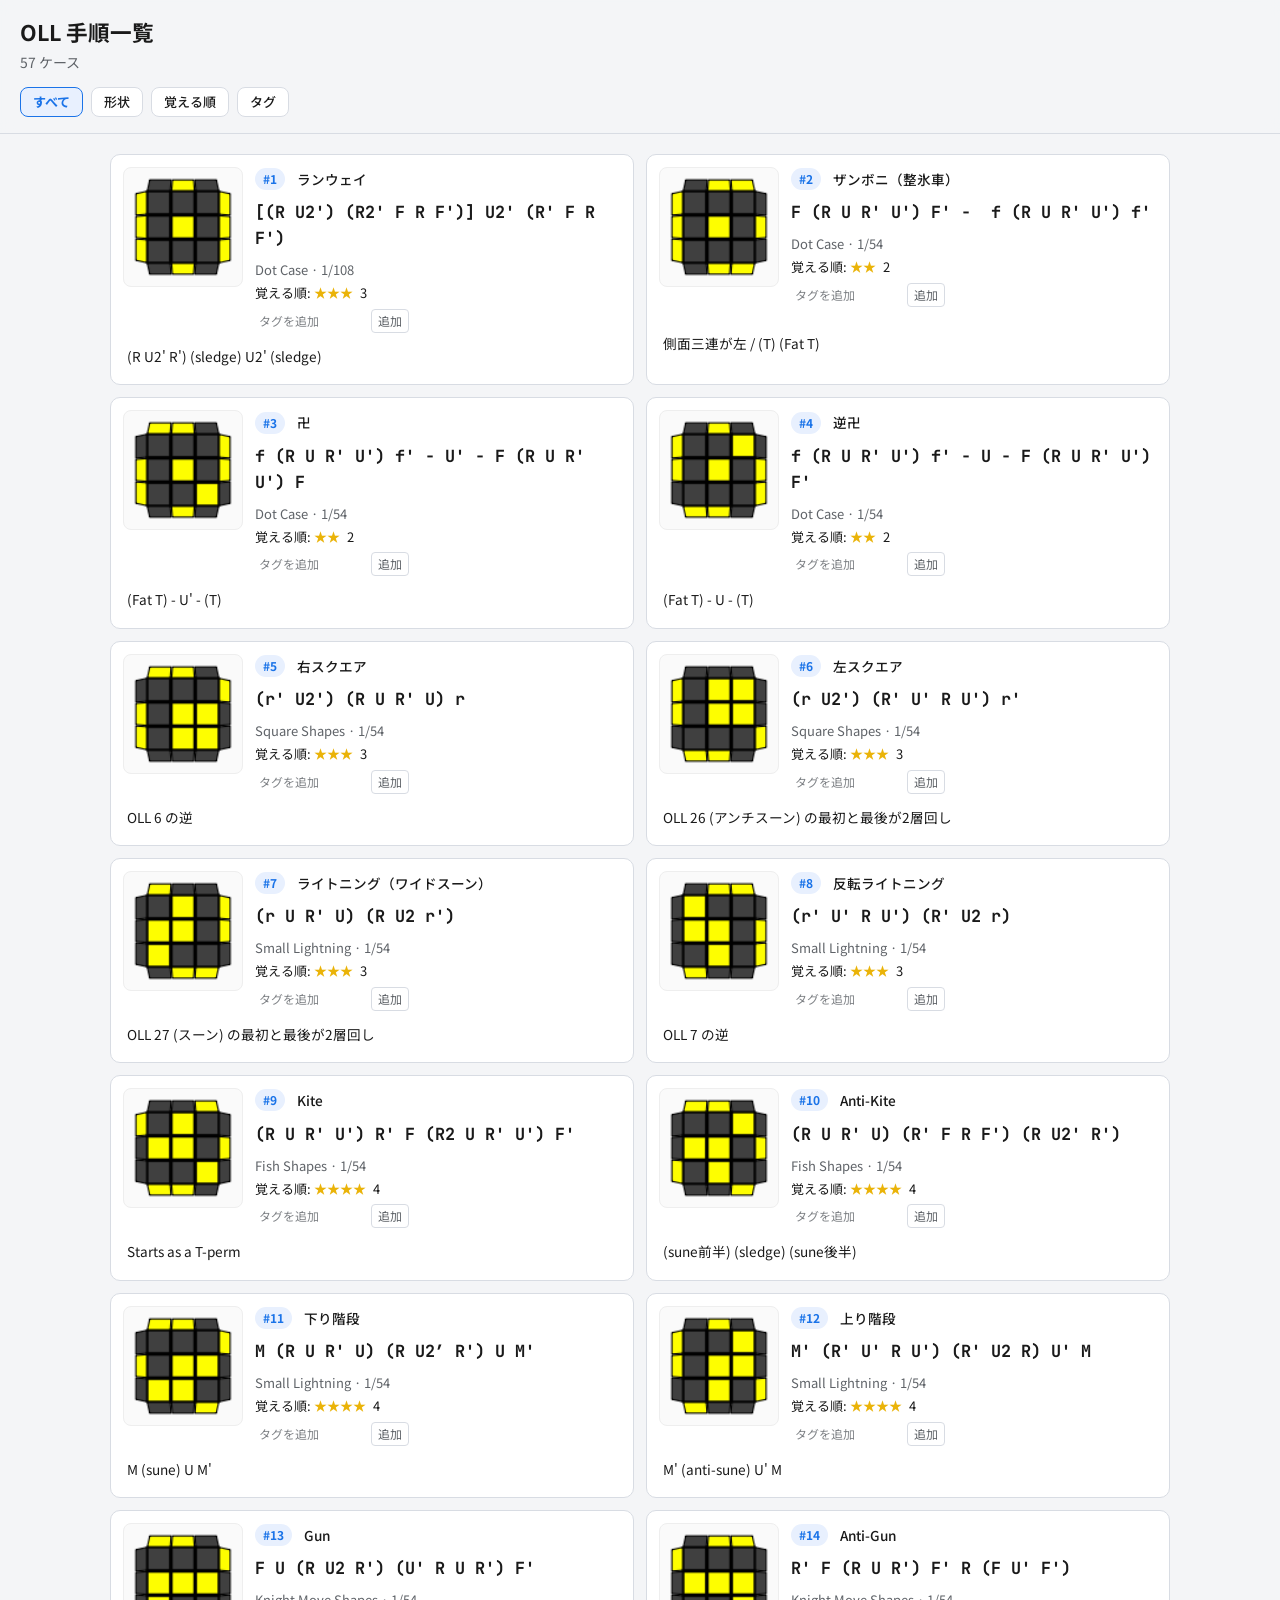
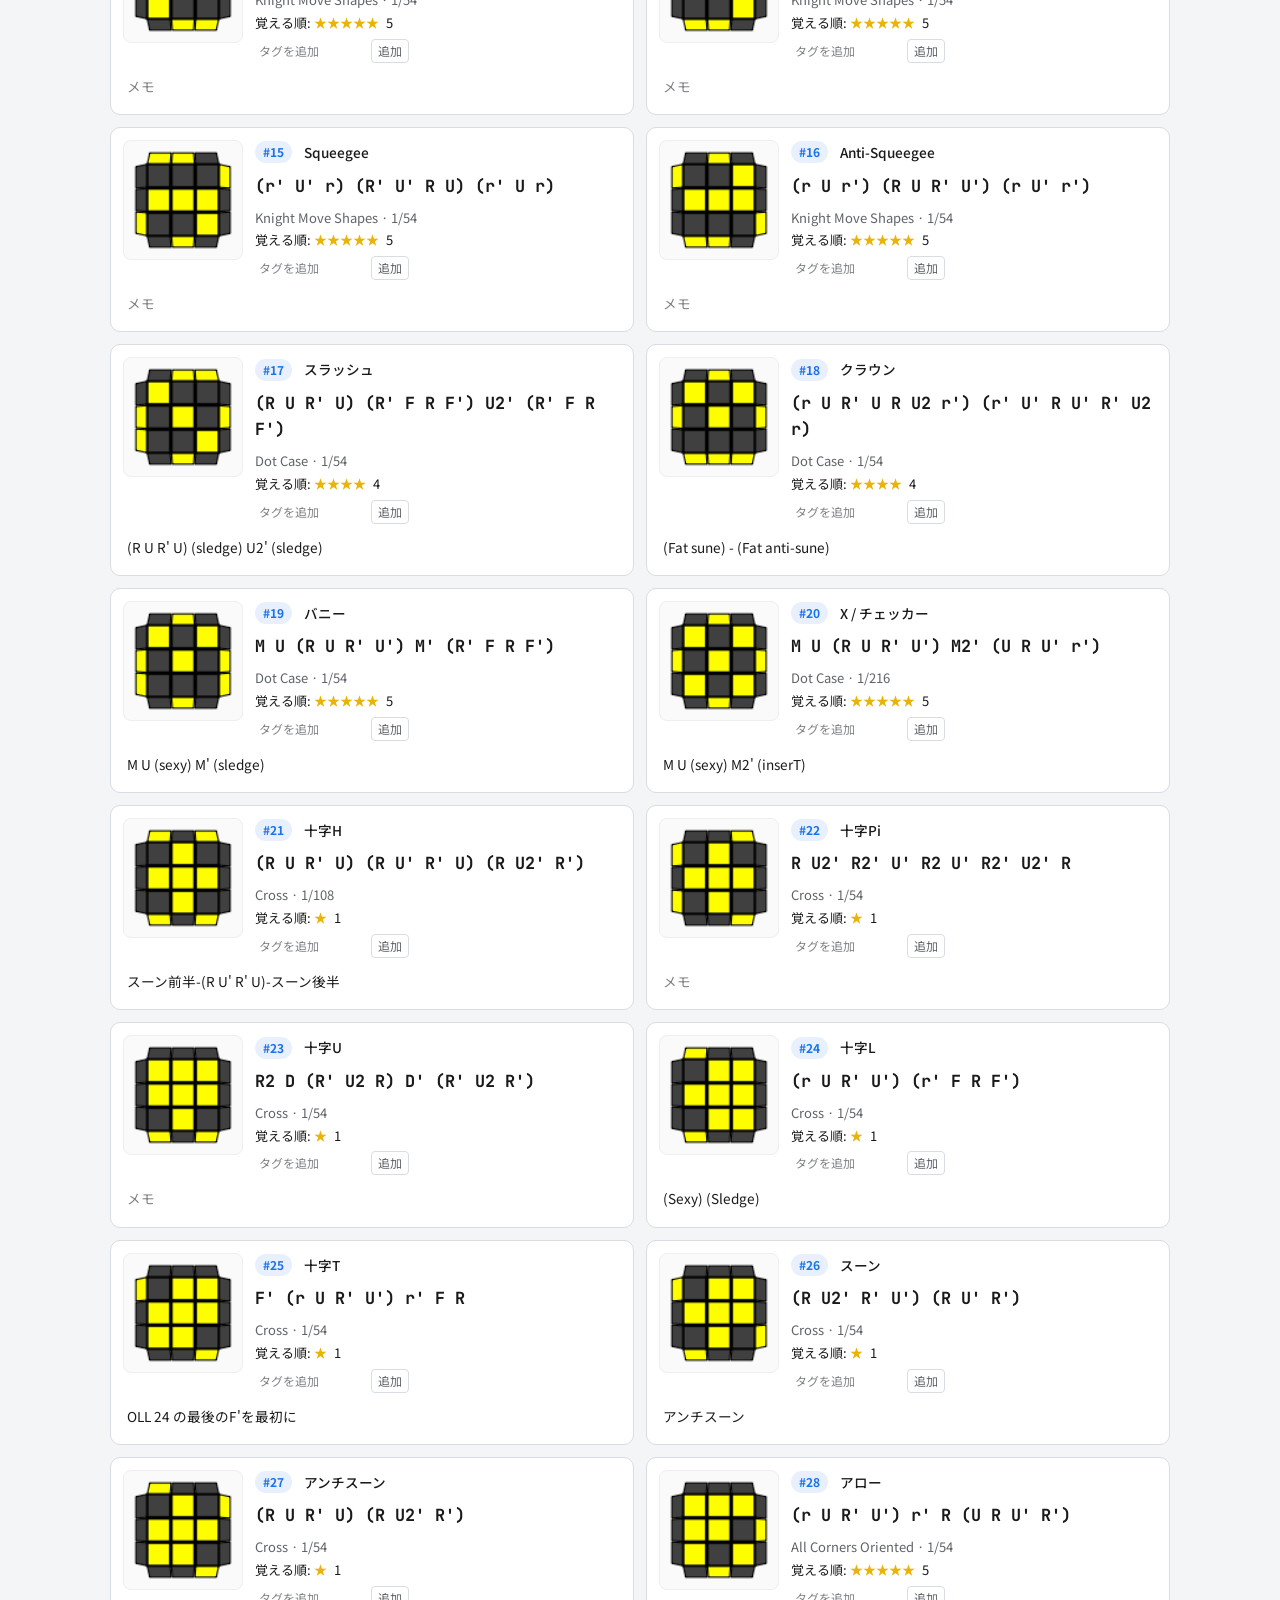
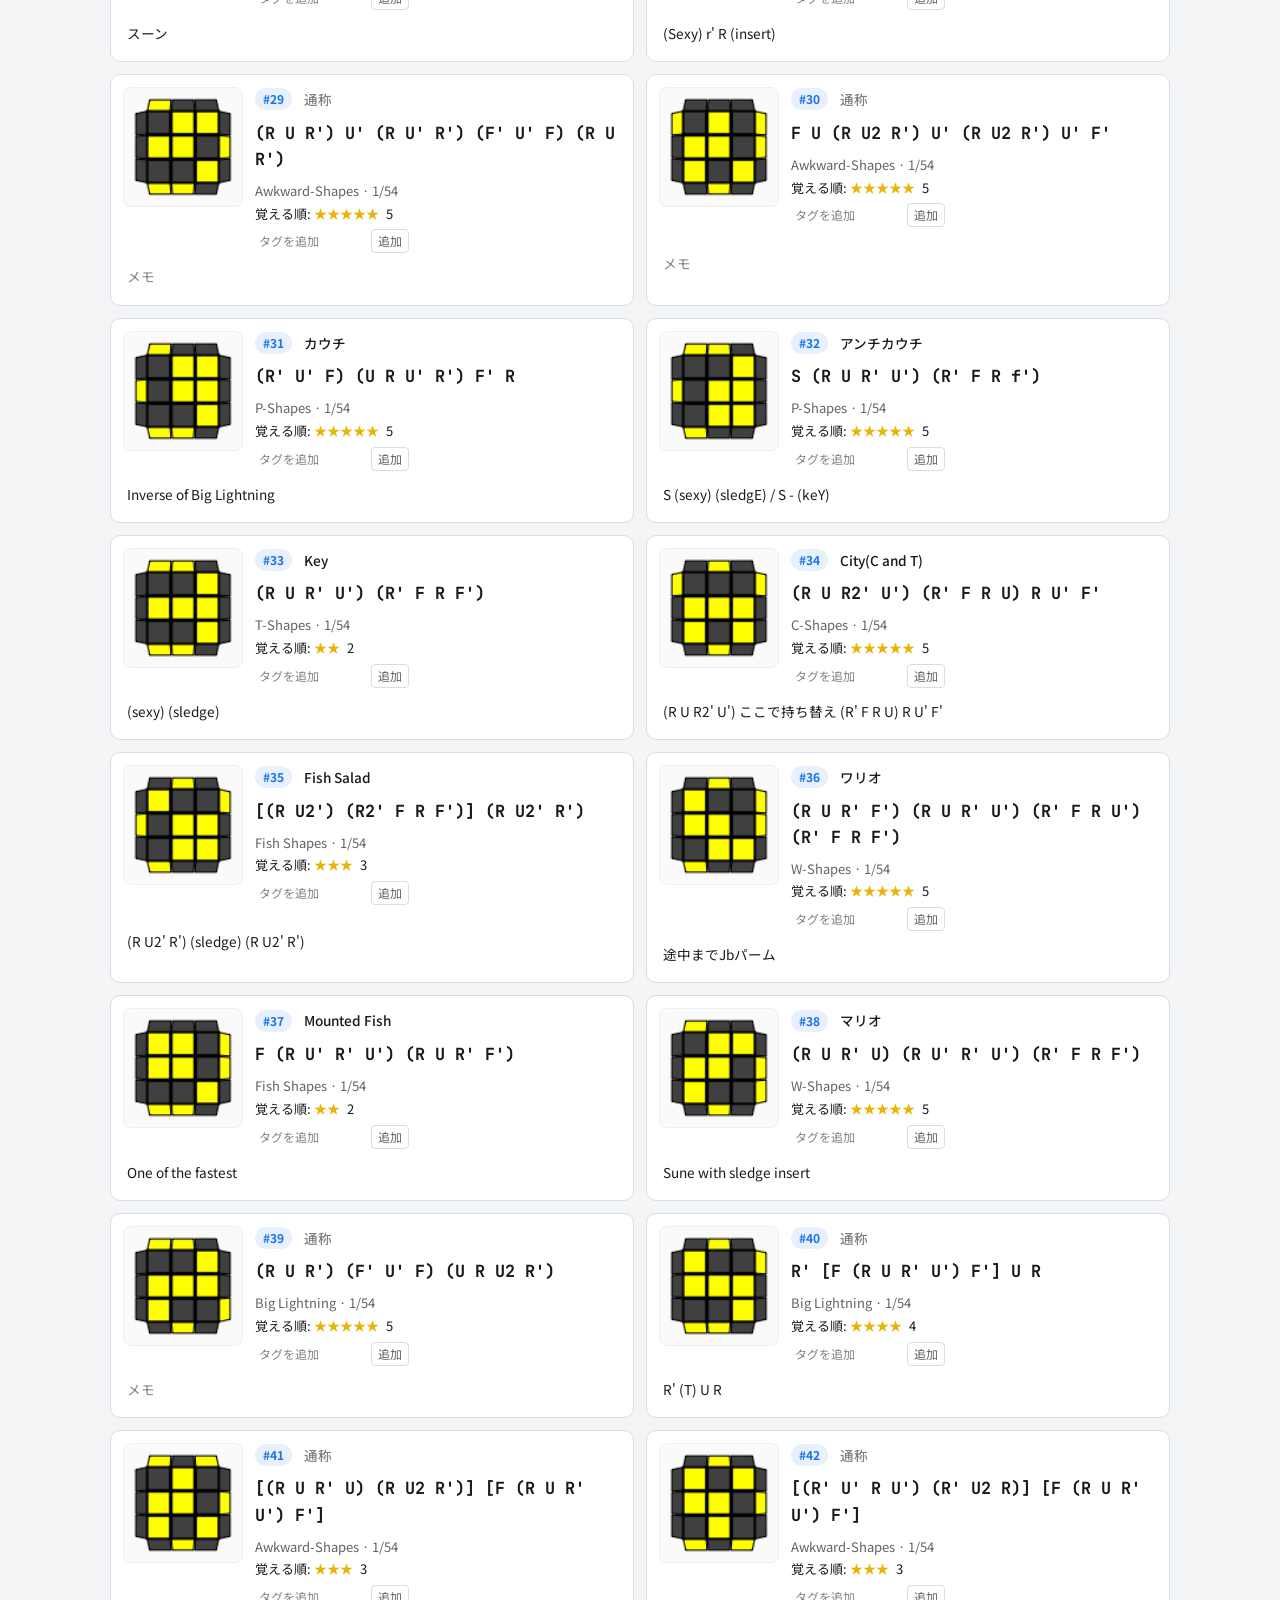
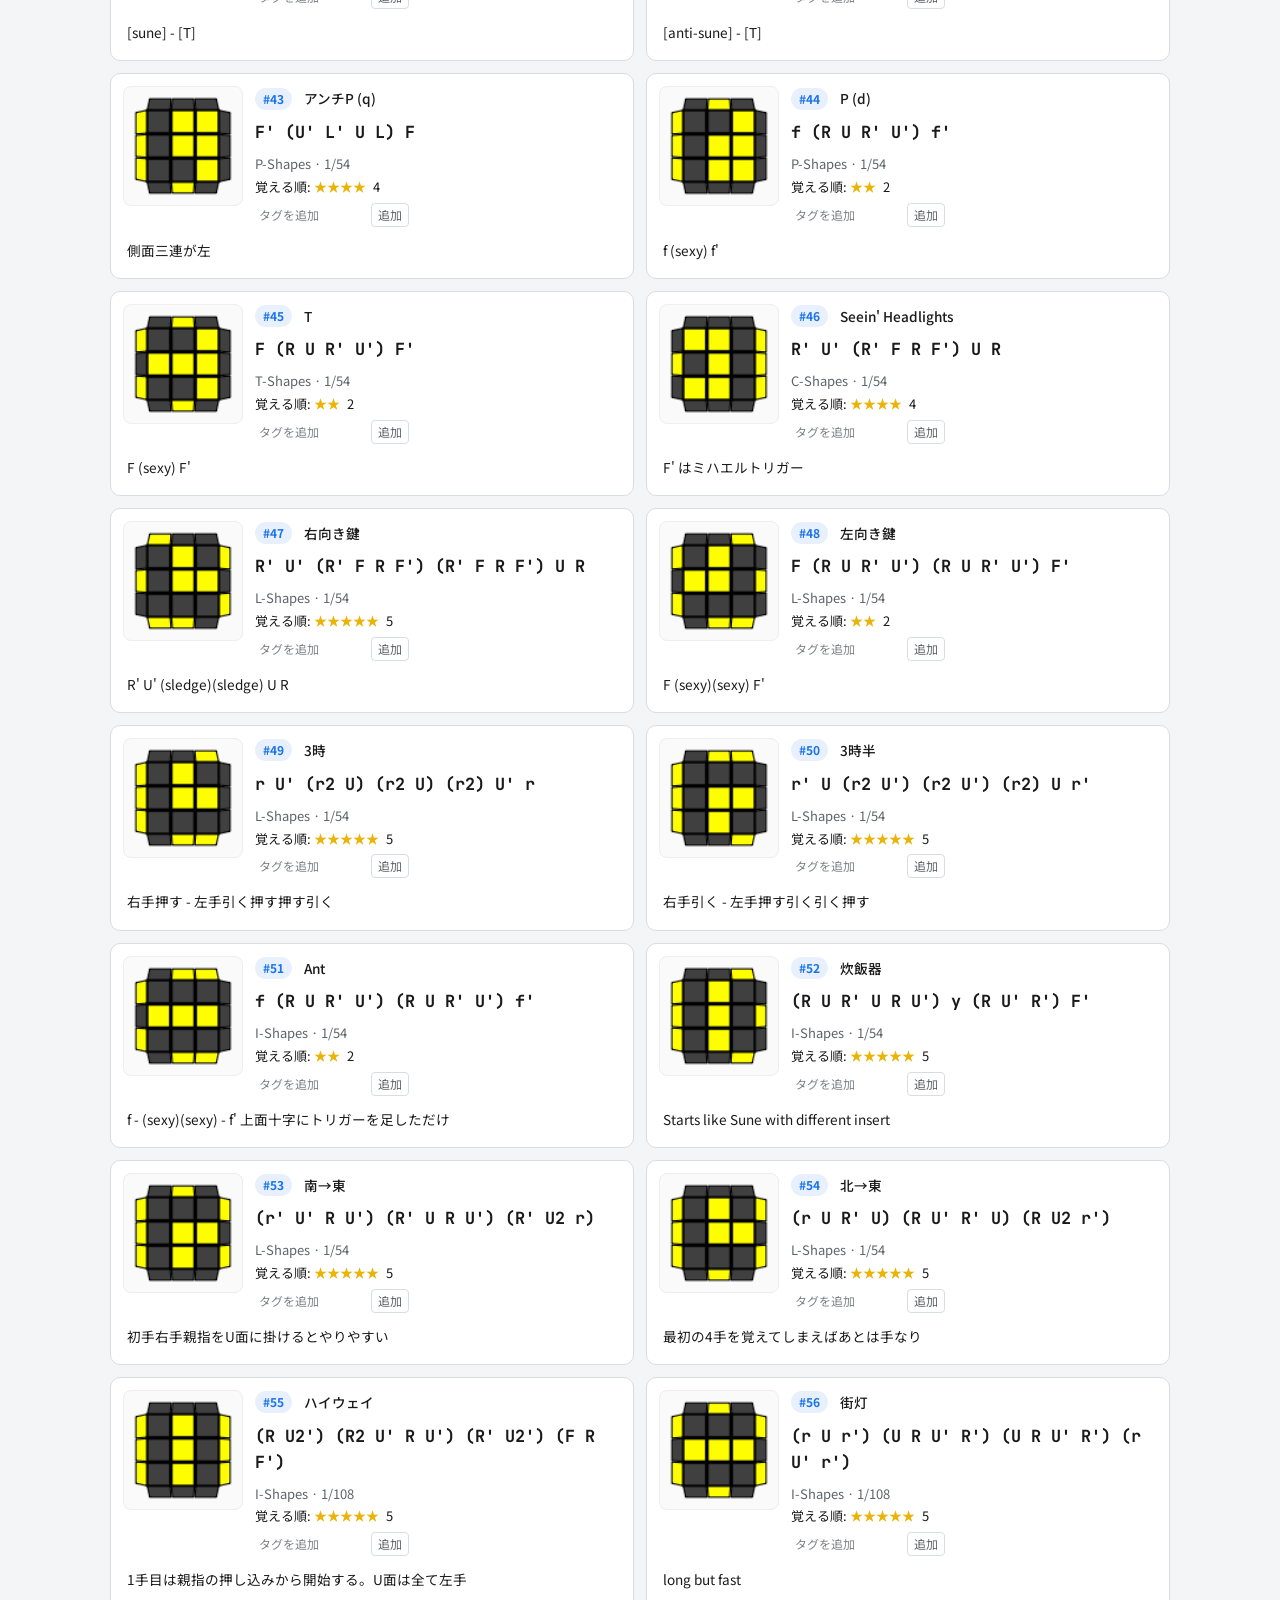
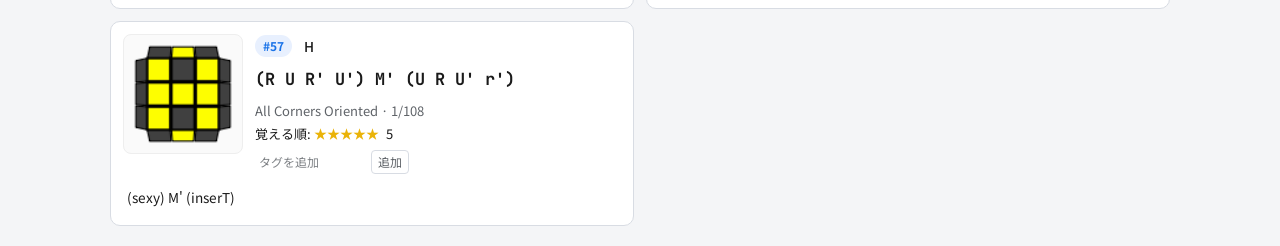
==== cfop/oll.html @ 564ea9ec "スマホでも2行以上のメモが表示されるように" ====
<!DOCTYPE html>
<html lang="ja">

<head>
  <meta charset="UTF-8">
  <meta name="viewport" content="width=device-width, initial-scale=1.0">
  <title>OLL 手順一覧</title>
  <link rel="preconnect" href="https://fonts.googleapis.com">
  <link rel="preconnect" href="https://fonts.gstatic.com" crossorigin>
  <link
    href="https://fonts.googleapis.com/css2?family=JetBrains+Mono:wght@400;500;700&family=Noto+Sans+JP:wght@400;500;700&display=swap"
    rel="stylesheet">
  <style>
    :root {
      --border: #d8dce3;
      --text: #1a1a1a;
      --muted: #5f6368;
      --bg: #f4f5f7;
      --card: #fff;
      --accent: #1a73e8;
      --tag-filter-transition-duration: 0.3s;
      --tag-filter-transition: opacity var(--tag-filter-transition-duration) ease, max-height var(--tag-filter-transition-duration) ease, margin-top var(--tag-filter-transition-duration) ease, visibility var(--tag-filter-transition-duration) ease;
    }

    * {
      box-sizing: border-box;
    }

    body {
      margin: 0;
      font-family: "Noto Sans JP", sans-serif;
      color: var(--text);
      background: var(--bg);
      line-height: 1.5;
    }

    header {
      position: sticky;
      top: 0;
      z-index: 10;
      background: rgba(244, 245, 247, 0.92);
      backdrop-filter: blur(8px);
      border-bottom: 1px solid var(--border);
      padding: 16px 20px;
    }

    header h1 {
      margin: 0;
      font-size: 1.35rem;
      font-weight: 700;
    }

    header p {
      margin: 4px 0 0;
      font-size: 0.875rem;
      color: var(--muted);
    }

    .filter-modes {
      display: flex;
      gap: 8px;
      margin-top: 14px;
    }

    .mode-btn {
      appearance: none;
      border: 1px solid var(--border);
      background: var(--card);
      color: var(--text);
      font: inherit;
      font-size: 0.8125rem;
      font-weight: 500;
      line-height: 1.2;
      padding: 6px 12px;
      border-radius: 8px;
      cursor: pointer;
      transition: background 0.15s, border-color 0.15s, color 0.15s;
    }

    .mode-btn:hover {
      border-color: #b8c4d9;
      background: #f8faff;
    }

    .mode-btn.active {
      border-color: var(--accent);
      background: #e8f0fe;
      color: var(--accent);
      font-weight: 700;
    }

    .tag-filter {
      display: flex;
      flex-wrap: wrap;
      gap: 8px;
      margin-top: 14px;
      transition: var(--tag-filter-transition);
      max-height: 500px;
      overflow: hidden;
    }

    .tag-filter.is-hidden {
      max-height: 0;
      margin-top: 0;
      opacity: 0;
      pointer-events: none;
      visibility: hidden;
    }

    .tag-filter[hidden] {
      display: none;
    }

    .tag-btn {
      appearance: none;
      border: 1px solid var(--border);
      background: var(--card);
      color: var(--text);
      font: inherit;
      font-size: 0.8125rem;
      font-weight: 500;
      line-height: 1.2;
      padding: 6px 12px;
      border-radius: 999px;
      cursor: pointer;
      transition: background 0.15s, border-color 0.15s, color 0.15s;
    }

    .tag-btn:hover {
      border-color: #b8c4d9;
      background: #f8faff;
    }

    .tag-btn.active {
      border-color: var(--accent);
      background: #e8f0fe;
      color: var(--accent);
      font-weight: 700;
    }

    .tag-btn.learn-order {
      color: var(--text);
    }

    .tag-stars,
    .oll-learn-order-stars {
      color: #eab308;
    }

    .empty-filter {
      padding: 24px 16px;
      text-align: center;
      color: var(--muted);
      background: var(--card);
      border: 1px solid var(--border);
      border-radius: 10px;
    }

    main {
      max-width: 1100px;
      margin: 0 auto;
      padding: 20px;
    }

    .status {
      padding: 12px 16px;
      border-radius: 8px;
      background: var(--card);
      border: 1px solid var(--border);
      color: var(--muted);
    }

    .status.error {
      color: #b3261e;
      border-color: #f5c2c0;
      background: #fff5f5;
    }

    .oll-grid {
      display: grid;
      grid-template-columns: repeat(auto-fill, minmax(min(100%, 480px), 1fr));
      gap: 12px;
    }

    .oll-card {
      display: grid;
      grid-template-columns: 120px 1fr;
      gap: 12px;
      align-items: start;
      background: var(--card);
      border: 1px solid var(--border);
      border-radius: 10px;
      padding: 12px;
      min-height: 132px;
    }

    .oll-card.is-filtered-out {
      display: none !important;
    }

    .oll-image-wrap {
      width: 120px;
      height: 120px;
      display: flex;
      align-items: center;
      justify-content: center;
      background: #fafafa;
      border: 1px solid #eee;
      border-radius: 8px;
      overflow: hidden;
    }

    .oll-image-wrap img {
      width: 100%;
      height: 100%;
      object-fit: contain;
    }

    .oll-image-placeholder {
      font-size: 0.75rem;
      color: var(--muted);
      text-align: center;
      padding: 8px;
    }

    .oll-body {
      min-width: 0;
      display: flex;
      flex-direction: column;
    }

    .oll-card-head {
      display: flex;
      align-items: center;
      gap: 8px;
      margin-bottom: 8px;
    }

    .oll-no {
      display: inline-block;
      font-size: 0.75rem;
      font-weight: 700;
      color: var(--accent);
      background: #e8f0fe;
      border-radius: 999px;
      padding: 2px 8px;
      margin-bottom: 8px;
    }

    .oll-card-head .oll-no {
      flex: 0 0 auto;
      margin-bottom: 0;
    }

    .oll-algorithm {
      margin: 0 0 10px;
      font-family: "JetBrains Mono", monospace;
      font-size: 1.05rem;
      font-weight: 700;
      line-height: 1.55;
      word-break: break-word;
      white-space: pre-wrap;
    }

    .oll-meta {
      display: flex;
      flex-direction: column;
      gap: 2px;
    }

    .oll-category,
    .oll-name {
      margin: 0;
      font-size: 0.8125rem;
      color: var(--muted);
      line-height: 1.45;
      word-break: break-word;
    }

    .oll-name {
      font-weight: 500;
    }

    .oll-editable {
      width: 100%;
      border: 1px solid transparent;
      border-radius: 4px;
      background: transparent;
      color: inherit;
      font: inherit;
      line-height: inherit;
      padding: 1px 3px;
    }

    .oll-editable:hover,
    .oll-editable:focus {
      border-color: var(--border);
      background: var(--card);
      outline: none;
    }

    .oll-editable::placeholder {
      color: var(--muted);
      opacity: 0.8;
    }

    .oll-name-input {
      flex: 1;
      width: auto;
      min-width: 0;
      font-size: 0.85rem;
      font-weight: 500;
    }

    .oll-order-input {
      width: 4.5rem;
      color: var(--text);
    }

    .oll-memo-input {
      display: block;
      grid-column: 1 / -1;
      font-size: 0.85rem;
      min-height: 2em;
      overflow: hidden;
      overflow-wrap: anywhere;
      resize: none;
      margin-top: 0;
      padding-top: 0px;
      padding-bottom: 0px;
      white-space: pre-wrap;
    }

    .oll-learn-order {
      color: var(--text);
      letter-spacing: 0;
    }

    .oll-memo {
      margin: 8px 0 0;
      font-size: 0.8rem;
      color: var(--muted);
    }

    .oll-tags {
      display: flex;
      flex-wrap: wrap;
      align-items: center;
      gap: 3px 4px;
      margin-top: 4px;
    }

    .oll-tag {
      display: inline-flex;
      align-items: center;
      gap: 4px;
      padding: 1px 6px;
      border: 1px solid var(--border);
      border-radius: 999px;
      color: var(--muted);
      font-size: 0.75rem;
    }

    .oll-tag-remove {
      appearance: none;
      border: 0;
      padding: 0;
      background: transparent;
      color: var(--muted);
      cursor: pointer;
      font: inherit;
      line-height: 1;
    }

    .oll-tag-input {
      width: 7rem;
      font-size: 0.75rem;
    }

    .oll-tag-add {
      appearance: none;
      border: 1px solid var(--border);
      border-radius: 4px;
      padding: 2px 6px;
      background: var(--card);
      color: var(--muted);
      cursor: pointer;
      font: inherit;
      font-size: 0.75rem;
    }

    @media (max-width: 520px) {
      .oll-card {
        grid-template-columns: 96px 1fr;
      }

      .oll-image-wrap {
        width: 96px;
        height: 96px;
      }
    }
  </style>
</head>

<body>
  <header>
    <h1>OLL 手順一覧</h1>
    <p id="summary">読み込み中…</p>
    <div id="filter-modes" class="filter-modes" role="group" aria-label="絞り込み方法">
      <button class="mode-btn active" type="button" data-mode="all">すべて</button>
      <button class="mode-btn" type="button" data-mode="shape">形状</button>
      <button class="mode-btn" type="button" data-mode="order">覚える順</button>
      <button class="mode-btn" type="button" data-mode="tag">タグ</button>
    </div>
    <div id="tag-filter" class="tag-filter" hidden></div>
  </header>
  <main>
    <div id="status" class="status">データを読み込んでいます…</div>
    <div id="empty-filter" class="empty-filter" hidden>該当するケースがありません。</div>
    <div id="oll-grid" class="oll-grid" hidden></div>
  </main>

  <script>
    const IMAGE_EXTENSIONS = ["png", "jpg", "jpeg", "webp", "gif", "svg"];
    const ENTRY_EDITS_KEY = "oll-entry-edits";

    function loadEntryEdits() {
      try {
        return JSON.parse(localStorage.getItem(ENTRY_EDITS_KEY) ?? "{}") || {};
      } catch {
        return {};
      }
    }

    function saveEntryEdit(no, field, value) {
      try {
        const edits = loadEntryEdits();
        edits[no] = { ...(edits[no] ?? {}), [field]: value };
        localStorage.setItem(ENTRY_EDITS_KEY, JSON.stringify(edits));
      } catch {
        // localStorageが利用できない環境では保存しない
      }
    }

    function getEntryTags(entry) {
      const csvTags = ["タグ1", "タグ2", "タグ3"]
        .map((key) => (entry[key] ?? "").trim())
        .filter(Boolean);
      const savedTags = Array.isArray(entry["タグ"])
        ? entry["タグ"].map((tag) => String(tag).trim()).filter(Boolean)
        : [];
      return [...new Set([...csvTags, ...savedTags])];
    }

    function getAllTags(entries) {
      return new Set(entries.flatMap((entry) => getEntryTags(entry)));
    }

    function parseCsv(text) {
      const rows = [];
      let row = [];
      let field = "";
      let inQuotes = false;

      for (let i = 0; i < text.length; i += 1) {
        const char = text[i];
        const next = text[i + 1];

        if (inQuotes) {
          if (char === "\"" && next === "\"") {
            field += "\"";
            i += 1;
          } else if (char === "\"") {
            inQuotes = false;
          } else {
            field += char;
          }
          continue;
        }

        if (char === "\"") {
          inQuotes = true;
        } else if (char === ",") {
          row.push(field);
          field = "";
        } else if (char === "\n") {
          row.push(field);
          rows.push(row);
          row = [];
          field = "";
        } else if (char === "\r") {
          // ignore
        } else {
          field += char;
        }
      }

      if (field.length > 0 || row.length > 0) {
        row.push(field);
        rows.push(row);
      }

      if (rows.length === 0) {
        return [];
      }

      const headers = rows[0].map((header) => header.trim());
      return rows.slice(1)
        .filter((cells) => cells.some((cell) => cell.trim() !== ""))
        .map((cells) => {
          const entry = {};
          headers.forEach((header, index) => {
            entry[header] = (cells[index] ?? "").trim();
          });
          return entry;
        });
    }

    function imageCandidates(no) {
      const num = String(no).trim().padStart( 2, '0');
      const padded = num.padStart(2, "0");
      const bases = [`../images/oll${num}`, `images/${padded}`, `images/oll-${num}`, `images/oll-${padded}`];
      const paths = [];
      for (const base of bases) {
        for (const ext of IMAGE_EXTENSIONS) {
          paths.push(`${base}.${ext}`);
        }
      }
      return paths;
    }

    function loadImage(candidates) {
      return new Promise((resolve) => {
        let index = 0;

        const tryNext = () => {
          if (index >= candidates.length) {
            resolve(null);
            return;
          }

          const src = candidates[index];
          index += 1;
          const img = new Image();
          img.onload = () => resolve(src);
          img.onerror = tryNext;
          img.src = src;
        };

        tryNext();
      });
    }

    function uniqueValues(entries, key) {
      const counts = new Map();
      for (const entry of entries) {
        const value = (entry[key] ?? "").trim();
        if (!value) {
          continue;
        }
        counts.set(value, (counts.get(value) ?? 0) + 1);
      }
      return [...counts.entries()]
        .sort(([a], [b]) => a.localeCompare(b, "ja"))
        .map(([value, count]) => ({ value, count }));
    }

    function getShape(entry) {
      return (entry["形状"] ?? "").trim();
    }

    function getLearnOrder(entry) {
      return (entry["覚える順"] ?? "").trim();
    }

    function getStars(value) {
      const order = Number.parseInt(value, 10);
      return Number.isInteger(order) && order > 0 ? "★".repeat(order) : "";
    }

    function getLearnOrderStars(entry) {
      return getStars(getLearnOrder(entry));
    }

    function getAufRotation(auf) {
      switch ((auf ?? "").trim().toLowerCase()) {
        case "y":
          return 90;
        case "y'":
          return -90;
        case "y2":
          return 180;
        default:
          return 0;
      }
    }

    function createCard(entry, allTags) {
      const card = document.createElement("article");
      card.className = "oll-card";
      card.setAttribute("data-shape", getShape(entry));
      card.setAttribute("data-order", getLearnOrder(entry));
      card.dataset.tags = JSON.stringify(getEntryTags(entry));

      const imageWrap = document.createElement("div");
      imageWrap.className = "oll-image-wrap";

      const body = document.createElement("div");
      body.className = "oll-body";

      const no = document.createElement("span");
      no.className = "oll-no";
      no.textContent = `#${entry["No."]}`;

      const algorithm = document.createElement("p");
      algorithm.className = "oll-algorithm";
      algorithm.textContent = entry["手順"] || "—";

      const name = document.createElement("input");
      name.className = "oll-editable oll-name-input";
      name.type = "text";
      name.value = entry["通称"] || "";
      name.placeholder = "通称";
      name.setAttribute("aria-label", `OLL ${entry["No."]} の通称`);
      name.addEventListener("change", () => saveEntryEdit(entry["No."], "通称", name.value));

      const cardHead = document.createElement("div");
      cardHead.className = "oll-card-head";
      cardHead.append(no, name);

      const meta = document.createElement("div");
      meta.className = "oll-meta";

      const categoryLine = document.createElement("p");
      categoryLine.className = "oll-category";
      const rate = entry["出現率"] ? ` · ${entry["出現率"]}` : "";
      categoryLine.textContent = `${getShape(entry)}${rate}`.trim() || "—";

      const learnOrder = document.createElement("p");
      learnOrder.className = "oll-category oll-learn-order";
      const learnOrderLabel = document.createTextNode("覚える順: ");
      const orderInput = document.createElement("input");
      orderInput.className = "oll-editable oll-order-input";
      orderInput.type = "number";
      orderInput.min = "1";
      orderInput.step = "1";
      orderInput.value = getLearnOrder(entry);
      orderInput.placeholder = "未設定";
      orderInput.setAttribute("aria-label", `OLL ${entry["No."]} の覚える順`);
      const starsElement = document.createElement("span");
      starsElement.className = "oll-learn-order-stars";
      starsElement.textContent = getLearnOrderStars(entry);
      learnOrder.append(learnOrderLabel, starsElement, " ", orderInput);

      orderInput.addEventListener("input", () => {
        const value = orderInput.value.trim();
        const stars = getStars(value);
        card.setAttribute("data-order", value);
        starsElement.textContent = stars;
        saveEntryEdit(entry["No."], "覚える順", value);
      });

      meta.append(categoryLine, learnOrder);
      body.append(cardHead, algorithm, meta);

      const memo = document.createElement("textarea");
      memo.className = "oll-editable oll-memo-input";
      memo.value = entry["メモ"] === "メモ" ? "" : (entry["メモ"] ?? "");
      memo.placeholder = "メモ";
      memo.rows = 1;
      memo.setAttribute("aria-label", `OLL ${entry["No."]} のメモ`);
      const resizeMemo = () => {
        memo.style.height = "auto";
        memo.style.height = `${memo.scrollHeight}px`;
      };
      memo.addEventListener("input", () => {
        resizeMemo();
        saveEntryEdit(entry["No."], "メモ", memo.value);
      });

      const tags = getEntryTags(entry);
      const tagsElement = document.createElement("div");
      tagsElement.className = "oll-tags";
      tagsElement.setAttribute("data-no", entry["No."]);

      const tagInput = document.createElement("input");
      tagInput.className = "oll-editable oll-tag-input";
      tagInput.type = "text";
      tagInput.placeholder = "タグを追加";
      tagInput.setAttribute("list", `tag-options-${entry["No."]}`);
      tagInput.setAttribute("aria-label", `OLL ${entry["No."]} にタグを追加`);

      const tagOptions = document.createElement("datalist");
      tagOptions.id = `tag-options-${entry["No."]}`;
      const refreshTagOptions = () => {
        tagOptions.replaceChildren();
        [...allTags]
          .filter((tag) => !tags.includes(tag))
          .sort((a, b) => a.localeCompare(b, "ja"))
          .forEach((tag) => {
          const option = document.createElement("option");
          option.value = tag;
          tagOptions.append(option);
          });
      };
      refreshTagOptions();

      const saveTags = () => {
        card.dataset.tags = JSON.stringify(tags);
        saveEntryEdit(entry["No."], "タグ", tags);
      };

      const renderTags = () => {
        tagsElement.querySelectorAll(".oll-tag").forEach((tag) => tag.remove());
        for (const tag of tags) {
          const tagElement = document.createElement("span");
          tagElement.className = "oll-tag";
          tagElement.append(document.createTextNode(tag));

          const removeButton = document.createElement("button");
          removeButton.className = "oll-tag-remove";
          removeButton.type = "button";
          removeButton.textContent = "×";
          removeButton.setAttribute("aria-label", `${tag}を削除`);
          removeButton.addEventListener("click", () => {
            tags.splice(tags.indexOf(tag), 1);
            refreshTagOptions();
            renderTags();
            saveTags();
          });
          tagElement.append(removeButton);
          tagsElement.prepend(tagElement);
        }
      };

      const addTag = () => {
        const tag = tagInput.value.trim();
        if (!tag || tags.includes(tag)) {
          tagInput.value = "";
          return;
        }
        tags.push(tag);
        allTags.add(tag);
        refreshTagOptions();
        document.querySelectorAll("datalist[id^='tag-options-']").forEach((list) => {
          if (list !== tagOptions && ![...list.options].some((option) => option.value === tag)) {
            const option = document.createElement("option");
            option.value = tag;
            list.append(option);
          }
        });
        tagInput.value = "";
        renderTags();
        saveTags();
      };

      const addTagButton = document.createElement("button");
      addTagButton.className = "oll-tag-add";
      addTagButton.type = "button";
      addTagButton.textContent = "追加";
      addTagButton.addEventListener("click", addTag);
      tagInput.addEventListener("keydown", (event) => {
        if (event.key === "Enter") {
          event.preventDefault();
          addTag();
        }
      });

      tagsElement.append(tagInput, addTagButton);
      renderTags();

      body.append(tagsElement);
      card.append(imageWrap, body, memo, tagOptions);
      requestAnimationFrame(resizeMemo);

      loadImage(imageCandidates(entry["No."])).then((src) => {
        if (src) {
          const img = document.createElement("img");
          img.src = src;
          img.alt = `OLL ${entry["No."]}`;
          img.style.transform = `rotate(${getAufRotation(entry["AUF"])}deg)`;
          imageWrap.append(img);
        } else {
          const placeholder = document.createElement("div");
          placeholder.className = "oll-image-placeholder";
          placeholder.textContent = "画像なし";
          imageWrap.append(placeholder);
        }
      });

      return card;
    }

    function createTagFilter(values, label, onSelect) {
      const container = document.createElement("div");
      container.className = "tag-filter";
      container.setAttribute("role", "group");
      container.setAttribute("aria-label", `${label}で絞り込み`);

      const allButton = document.createElement("button");
      allButton.type = "button";
      allButton.className = "tag-btn active";
      allButton.setAttribute("data-tag", "");
      allButton.textContent = "すべて";
      allButton.addEventListener("click", () => onSelect(""));
      container.append(allButton);

      for (const { value, count } of values) {
        const button = document.createElement("button");
        button.type = "button";
        button.className = "tag-btn";
        if (label === "覚える順") {
          button.classList.add("learn-order");
        }
        button.setAttribute("data-tag", value);
        const displayValue = label === "覚える順" ? getStars(value) || value : value;
        if (label === "覚える順" && getStars(value)) {
          const starsElement = document.createElement("span");
          starsElement.className = "tag-stars";
          starsElement.textContent = displayValue;
          button.append(starsElement);
          button.append(` (${count})`);
        } else {
          button.textContent = `${displayValue} (${count})`;
        }
        button.addEventListener("click", () => onSelect(value));
        container.append(button);
      }

      return container;
    }

    function getTagValue(button) {
      return button.getAttribute("data-tag") ?? "";
    }

    const FILTER_STATE_KEY = "oll-filter-state";

    function loadFilterState() {
      try {
        return JSON.parse(localStorage.getItem(FILTER_STATE_KEY) ?? "{}") || {};
      } catch {
        return {};
      }
    }

    function saveFilterState(state) {
      try {
        localStorage.setItem(FILTER_STATE_KEY, JSON.stringify(state));
      } catch {
        // localStorageが利用できない環境では保存しない
      }
    }

    function applyTagFilter(selectedTag, mode, gridEl, summary, emptyFilter, tagFilter) {
      const cards = gridEl.querySelectorAll(".oll-card");
      let visibleCount = 0;
      const dataAttribute = mode === "shape" ? "data-shape" : "data-order";

      for (const card of cards) {
        const value = mode === "tag"
          ? JSON.parse(card.dataset.tags ?? "[]")
          : [card.getAttribute(dataAttribute) ?? ""];
        const visible = selectedTag === "" || value.includes(selectedTag);
        card.classList.toggle("is-filtered-out", !visible);
        if (visible) {
          visibleCount += 1;
        }
      }

      for (const button of tagFilter.querySelectorAll(".tag-btn")) {
        button.classList.toggle("active", getTagValue(button) === selectedTag);
      }

      emptyFilter.hidden = visibleCount > 0;
      gridEl.hidden = visibleCount === 0;

      if (selectedTag) {
        summary.textContent = `${visibleCount} / ${cards.length} ケース（${selectedTag}）`;
      } else {
        summary.textContent = `${cards.length} ケース`;
      }
    }

    async function init() {
      const status = document.getElementById("status");
      const grid = document.getElementById("oll-grid");
      const summary = document.getElementById("summary");
      const tagFilterRoot = document.getElementById("tag-filter");
      const modeButtons = document.querySelectorAll(".mode-btn");
      const emptyFilter = document.getElementById("empty-filter");

      try {
        const response = await fetch("oll_def.csv");
        if (!response.ok) {
          throw new Error(`oll_def.csv の読み込みに失敗しました (${response.status})`);
        }

        const text = await response.text();
        const entries = parseCsv(text);

        if (entries.length === 0) {
          throw new Error("oll_def.csv にデータがありません");
        }

        const entryEdits = loadEntryEdits();
        for (const entry of entries) {
          const edits = entryEdits[entry["No."]];
          if (edits) {
            for (const field of ["通称", "メモ", "覚える順", "タグ"]) {
              if (typeof edits[field] === "string") {
                entry[field] = edits[field];
              } else if (field === "タグ" && Array.isArray(edits[field])) {
                entry[field] = edits[field];
              }
            }
          }
        }

        status.hidden = true;
        grid.hidden = false;
        summary.textContent = `${entries.length} ケース`;

        const allTags = getAllTags(entries);
        const fragment = document.createDocumentFragment();
        for (const entry of entries) {
          fragment.append(createCard(entry, allTags));
        }
        grid.append(fragment);

        let tagFilter = tagFilterRoot;
        let tagFilterScrollController = null;
        const filterState = loadFilterState();
        let selectedMode = "all";

        const selectMode = (mode) => {
          selectedMode = mode;
          filterState.mode = mode;
          saveFilterState(filterState);
          for (const button of modeButtons) {
            button.classList.toggle("active", button.dataset.mode === mode);
          }

          if (mode === "all") {
            tagFilter.hidden = true;
            tagFilter.classList.remove("is-hidden");
            applyTagFilter("", mode, grid, summary, emptyFilter, tagFilter);
            return;
          }

          const key = mode === "shape" ? "形状" : mode === "order" ? "覚える順" : null;
          const label = mode === "shape" ? "形状" : mode === "order" ? "覚える順" : "タグ";
          const values = mode === "tag"
            ? [...allTags].sort((a, b) => a.localeCompare(b, "ja")).map((value) => ({
              value,
              count: entries.filter((entry) => getEntryTags(entry).includes(value)).length
            }))
            : uniqueValues(entries, key);
          const savedTag = values.some(({ value }) => value === filterState[mode]) ? filterState[mode] : "";
          const nextTagFilter = createTagFilter(values, label, (tag) => {
            filterState[mode] = tag;
            saveFilterState(filterState);
            applyTagFilter(tag, selectedMode, grid, summary, emptyFilter, nextTagFilter);
          });
          tagFilter.replaceWith(nextTagFilter);
          tagFilter = nextTagFilter;
          tagFilter.hidden = false;
          tagFilterScrollController = setupScrollHideTagFilter(tagFilter);
          applyTagFilter(savedTag, mode, grid, summary, emptyFilter, tagFilter);
        };

        for (const button of modeButtons) {
          button.addEventListener("click", () => {
            const mode = button.dataset.mode;
            if (mode === selectedMode && mode !== "all") {
              const isHidden = tagFilter.classList.contains("is-hidden");
              tagFilter.classList.toggle("is-hidden", !isHidden);
              if (isHidden) {
                tagFilterScrollController?.keepVisibleDuringTransition();
              }
              return;
            }
            selectMode(mode);
          });
        }

        const savedMode = ["all", "shape", "order", "tag"].includes(filterState.mode) ? filterState.mode : "all";
        selectMode(savedMode);
      } catch (error) {
        status.className = "status error";
        status.textContent = `${error.message}。ローカルサーバー経由で開いてください（例: \`npx serve .\`）。`;
        summary.textContent = "読み込み失敗";
      }
    }
    
    function setupScrollHideTagFilter(tagFilterElement) {
        let lastScrollY = window.pageYOffset || document.documentElement.scrollTop;
        let isTransitioning = false; // 状態変更中フラグ
      let ignoreHideUntil = 0;
        
        // 誤作動防止のための閾値（微小なスクロールで反応しないようにする）
        const THRESHOLD = 10; 
        // ヘッダーや要素自体の高さを考慮した最低スクロール量
        const TOP_OFFSET = 50; 
        // CSSの --tag-filter-transition-duration から取得（秒 → ミリ秒）
        const durationStr = getComputedStyle(document.documentElement).getPropertyValue('--tag-filter-transition-duration').trim();
        const TRANSITION_DURATION = parseFloat(durationStr) * 1000 * 1.05;

        const keepVisibleDuringTransition = () => {
          lastScrollY = window.pageYOffset || document.documentElement.scrollTop;
          ignoreHideUntil = performance.now() + TRANSITION_DURATION + 100;
        };

        window.addEventListener("scroll", () => {
          const currentScrollY = window.pageYOffset || document.documentElement.scrollTop;

            // 状態変更中はスクロールイベントを無視
            if (isTransitioning) {
            lastScrollY = currentScrollY;
                return;
            }

          if (performance.now() < ignoreHideUntil) {
            lastScrollY = currentScrollY;
            return;
          }

            const delta = currentScrollY - lastScrollY;

            // スクロール量が小さすぎる場合は無視（手ぶれ対策）
            if (Math.abs(delta) < THRESHOLD) {
                return;
            }

            // 下スクロール ＝ 非表示
            if (delta > 0) {
              if (!tagFilterElement.classList.contains("is-hidden")) {
                    isTransitioning = true;
                    tagFilterElement.classList.add("is-hidden");
                    setTimeout(() => {
                        isTransitioning = false;
                        lastScrollY = window.pageYOffset || document.documentElement.scrollTop;
                    }, TRANSITION_DURATION);
                }
            }

            lastScrollY = currentScrollY;
        });

    return { keepVisibleDuringTransition };
    }
    init();
  </script>
</body>

</html>
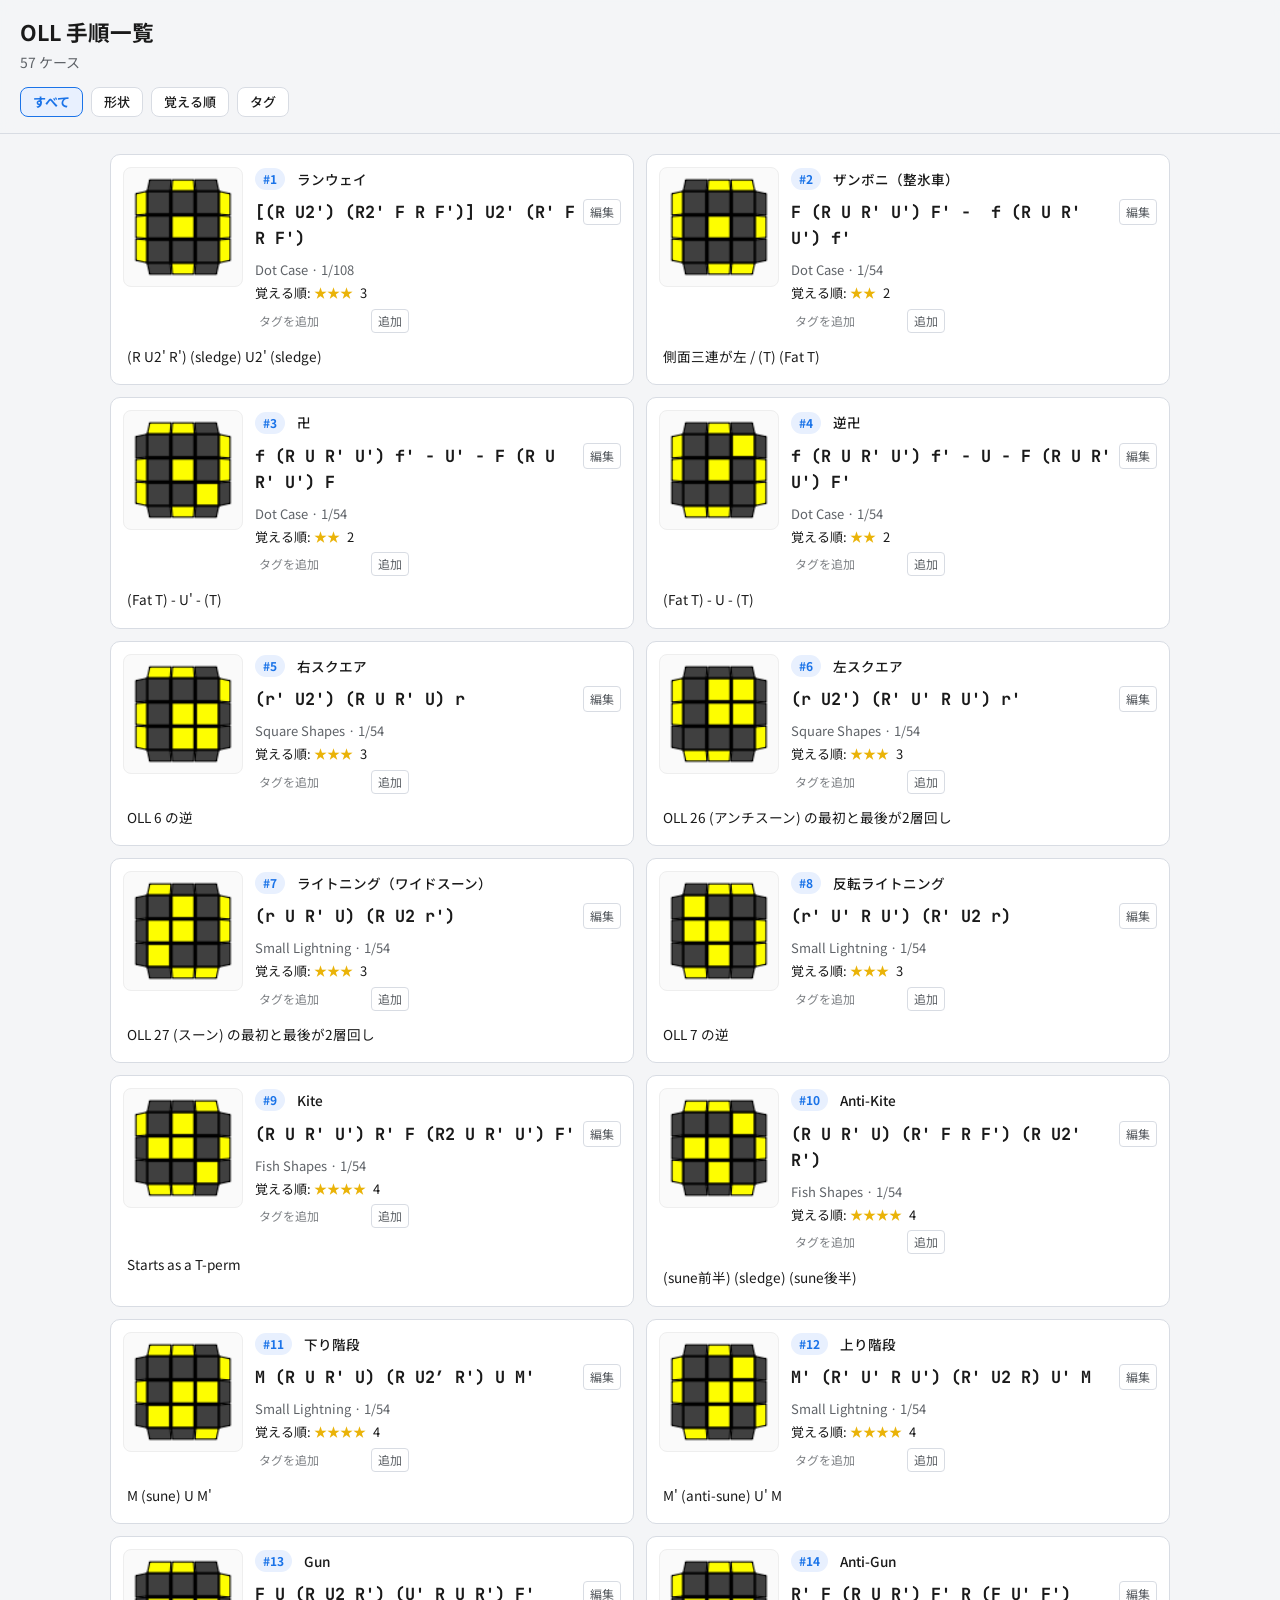
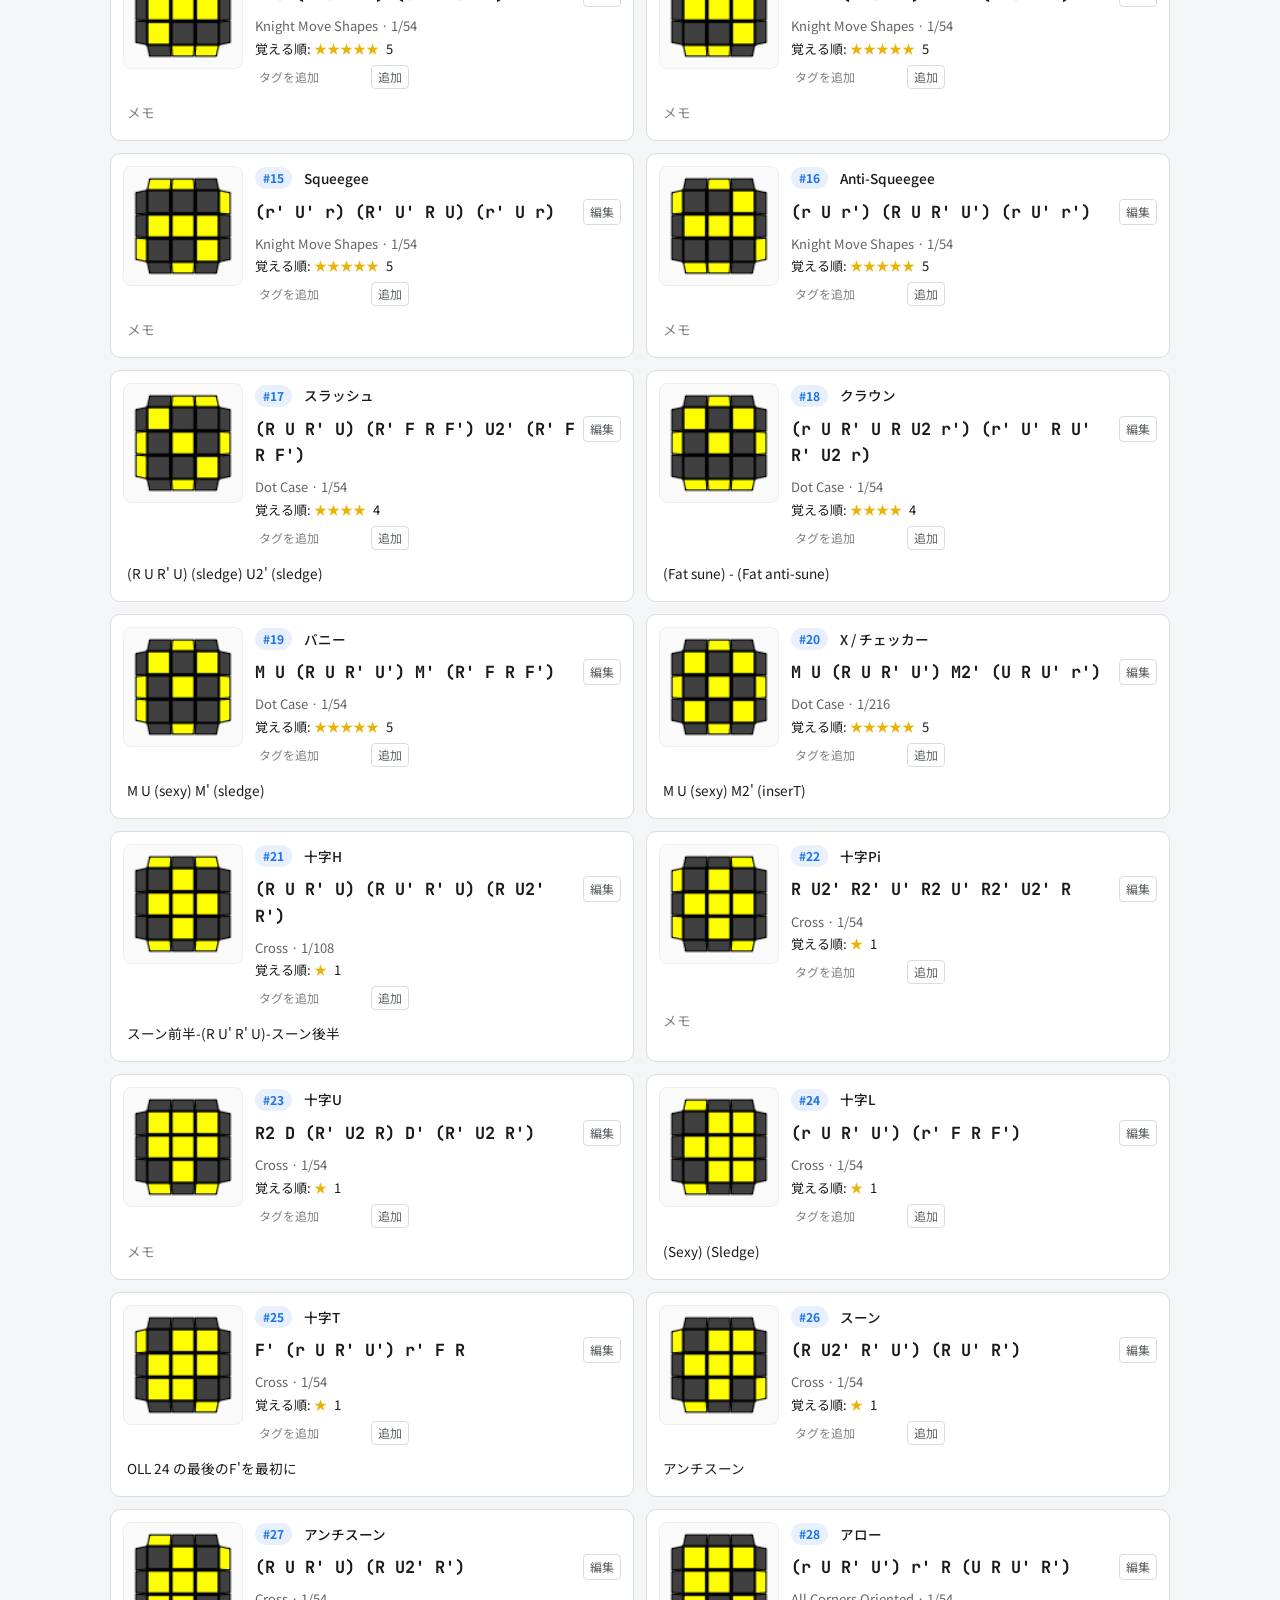
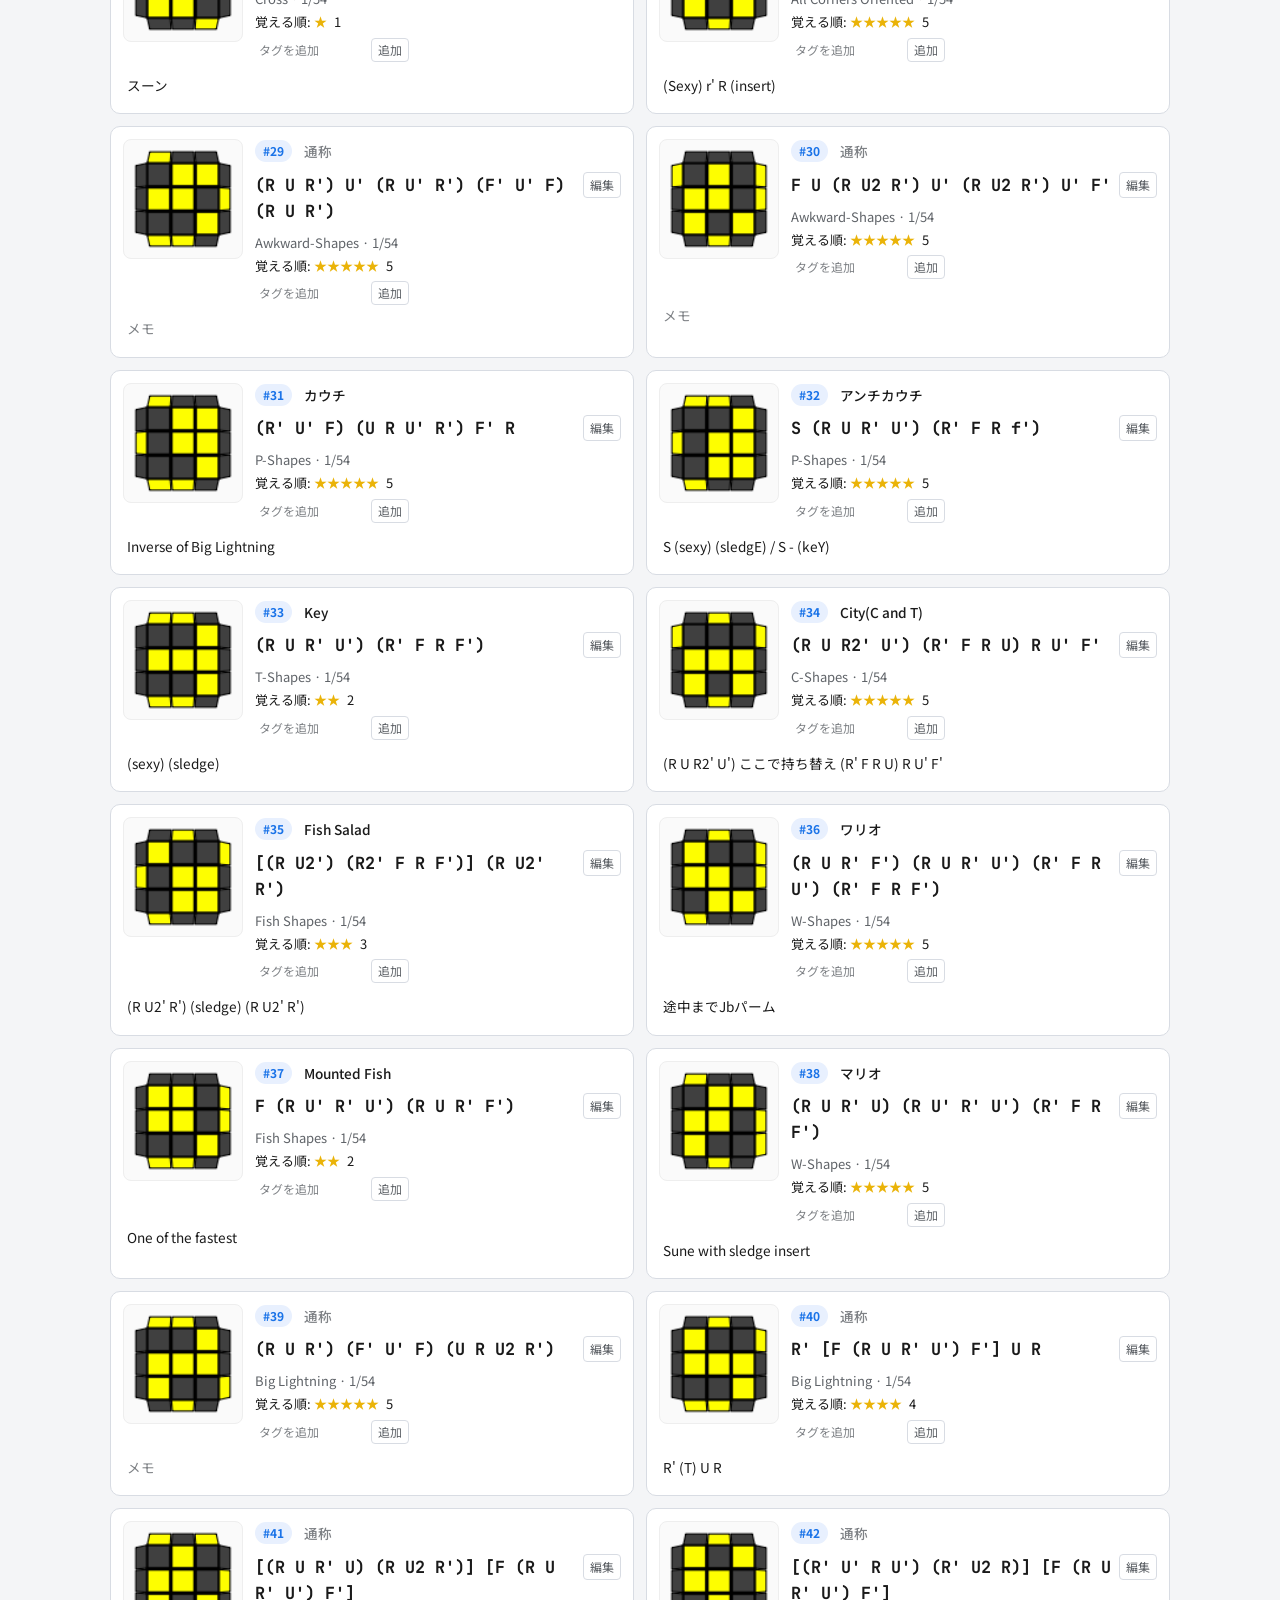
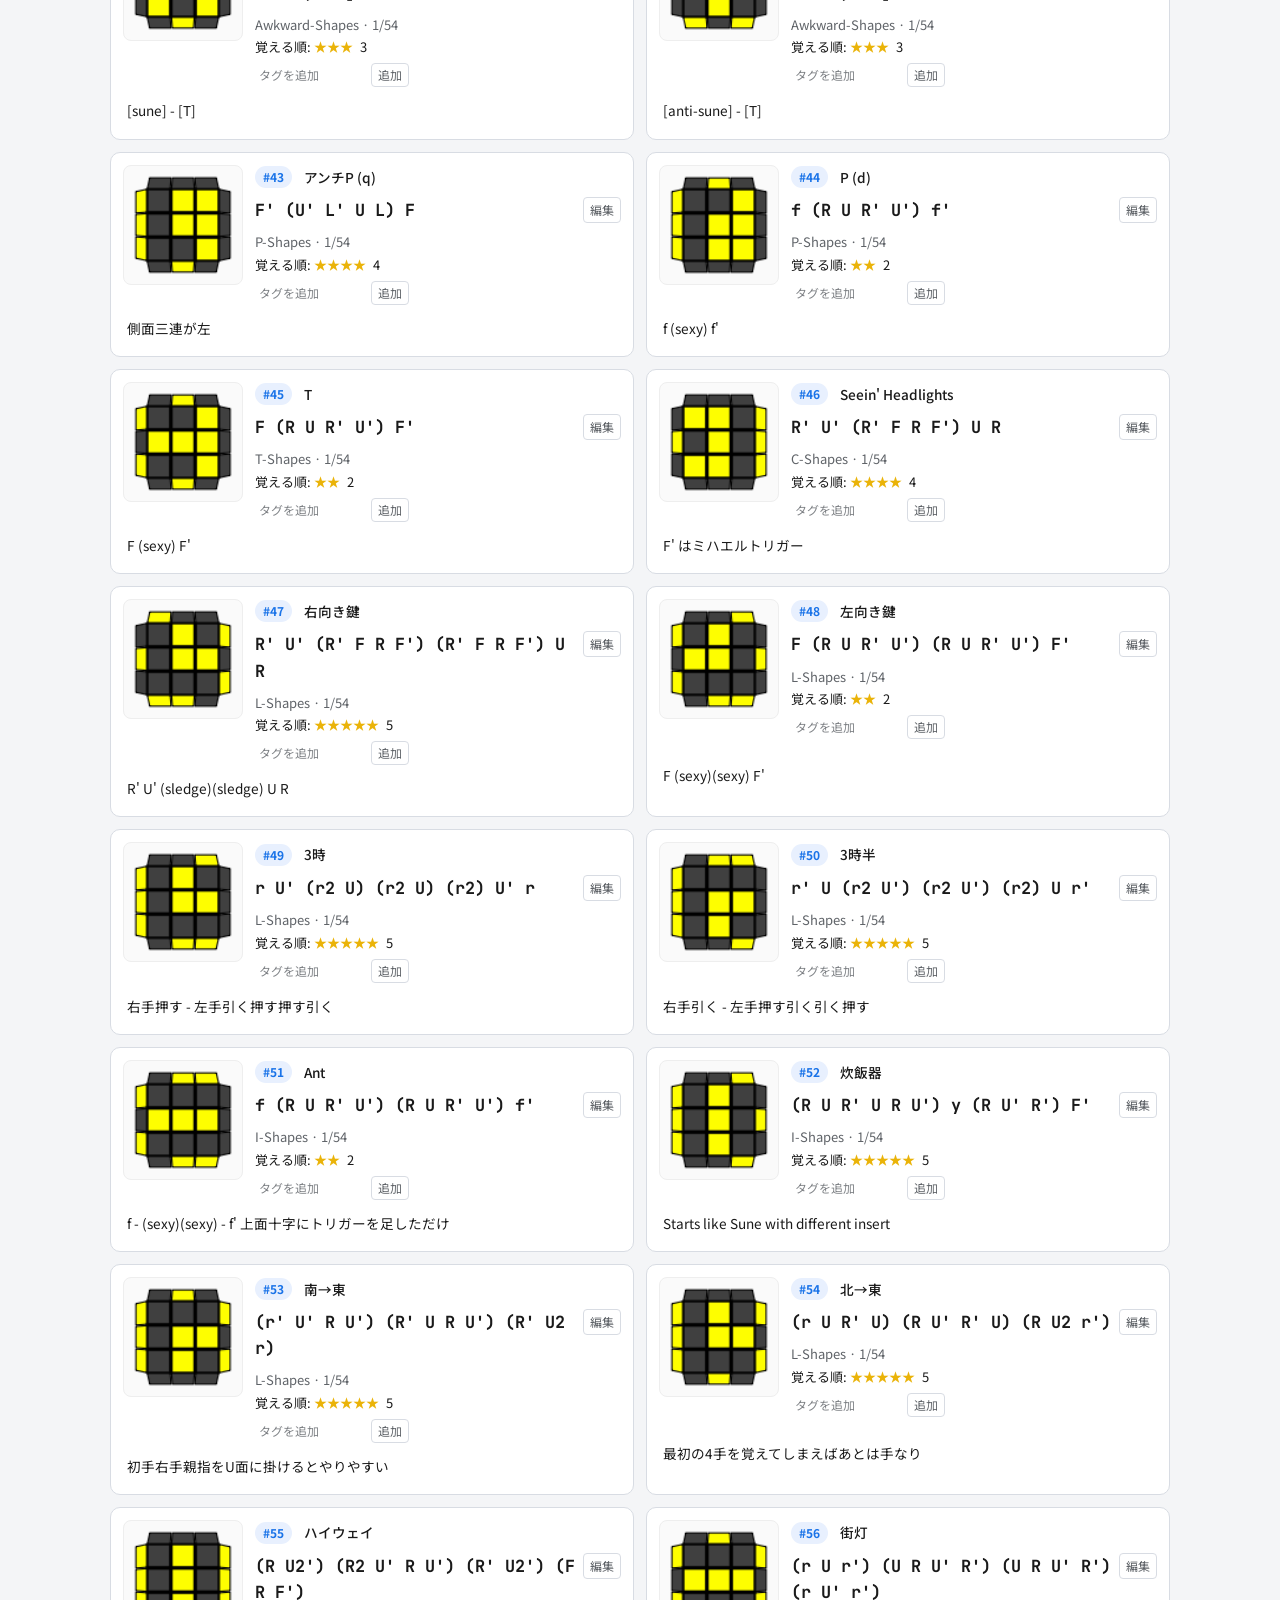
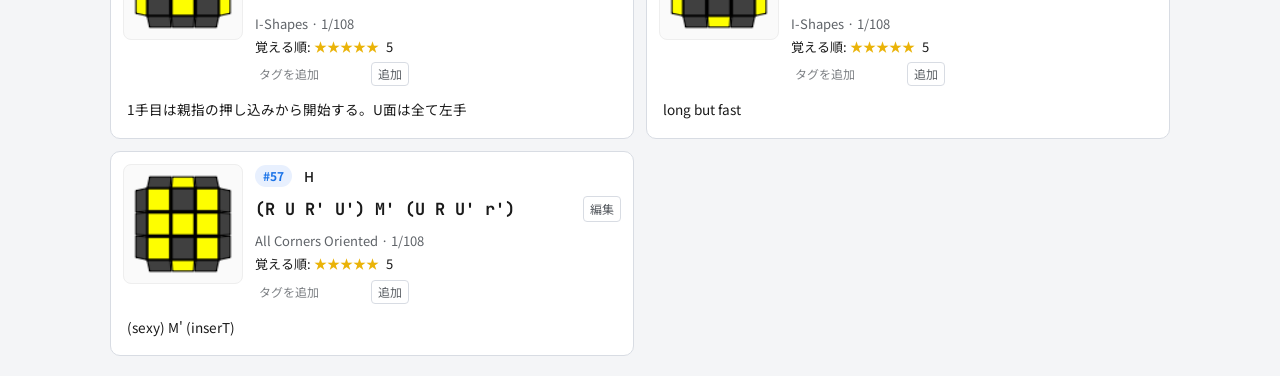
==== commit b420cd75: "手順の編集機能を追加" ====
--- a/cfop/oll.html
+++ b/cfop/oll.html
@@ -262,6 +262,58 @@
       white-space: pre-wrap;
     }
 
+    .oll-algorithm-editor {
+      min-width: 0;
+      margin-bottom: 10px;
+    }
+
+    .oll-algorithm-row {
+      display: flex;
+      align-items: flex-start;
+      gap: 8px;
+    }
+
+    .oll-algorithm-row .oll-algorithm {
+      flex: 1;
+      min-width: 0;
+      margin-bottom: 0;
+    }
+
+    .oll-algorithm-input {
+      display: block;
+      width: 100%;
+      min-height: 4.5em;
+      font-family: "JetBrains Mono", monospace;
+      font-size: 1.05rem;
+      font-weight: 700;
+      line-height: 1.55;
+      resize: vertical;
+      white-space: pre-wrap;
+    }
+
+    .oll-algorithm-controls {
+      display: flex;
+      flex: 0 0 auto;
+      gap: 4px;
+    }
+
+    .oll-algorithm-input[hidden],
+    .oll-algorithm-controls[hidden] {
+      display: none;
+    }
+
+    .oll-algorithm-action {
+      appearance: none;
+      border: 1px solid var(--border);
+      border-radius: 4px;
+      padding: 3px 6px;
+      background: var(--card);
+      color: var(--muted);
+      cursor: pointer;
+      font: inherit;
+      font-size: 0.75rem;
+    }
+
     .oll-meta {
       display: flex;
       flex-direction: column;
@@ -612,9 +664,86 @@
       no.className = "oll-no";
       no.textContent = `#${entry["No."]}`;
 
+      const algorithmEditor = document.createElement("div");
+      algorithmEditor.className = "oll-algorithm-editor";
+
+      const algorithmRow = document.createElement("div");
+      algorithmRow.className = "oll-algorithm-row";
+
       const algorithm = document.createElement("p");
       algorithm.className = "oll-algorithm";
       algorithm.textContent = entry["手順"] || "—";
+
+      const algorithmInput = document.createElement("textarea");
+      algorithmInput.className = "oll-editable oll-algorithm-input";
+      algorithmInput.hidden = true;
+      algorithmInput.setAttribute("aria-label", `OLL ${entry["No."]} の手順とAUFを編集`);
+
+      const algorithmControls = document.createElement("div");
+      algorithmControls.className = "oll-algorithm-controls";
+
+      const editAlgorithmButton = document.createElement("button");
+      editAlgorithmButton.className = "oll-algorithm-action";
+      editAlgorithmButton.type = "button";
+      editAlgorithmButton.textContent = "編集";
+      editAlgorithmButton.setAttribute("aria-label", `OLL ${entry["No."]} の手順を編集`);
+
+      const editingActions = document.createElement("div");
+      editingActions.className = "oll-algorithm-controls";
+      editingActions.hidden = true;
+
+      const saveAlgorithmButton = document.createElement("button");
+      saveAlgorithmButton.className = "oll-algorithm-action";
+      saveAlgorithmButton.type = "button";
+      saveAlgorithmButton.textContent = "完了";
+
+      const cancelAlgorithmButton = document.createElement("button");
+      cancelAlgorithmButton.className = "oll-algorithm-action";
+      cancelAlgorithmButton.type = "button";
+      cancelAlgorithmButton.textContent = "キャンセル";
+
+      let algorithmImage = null;
+      const setAlgorithmEditing = (editing) => {
+        algorithmInput.hidden = !editing;
+        algorithm.hidden = editing;
+        algorithmControls.hidden = editing;
+        editingActions.hidden = !editing;
+      };
+
+      editAlgorithmButton.addEventListener("click", () => {
+        algorithmInput.value = [entry["AUF"], entry["手順"]]
+          .map((value) => (value ?? "").trim())
+          .filter(Boolean)
+          .join(" ");
+        setAlgorithmEditing(true);
+        algorithmInput.focus();
+      });
+
+      saveAlgorithmButton.addEventListener("click", () => {
+        const editedText = algorithmInput.value.trim();
+        const aufMatch = editedText.match(/^([yY](?:2|')?)(?:\s+|$)/);
+        entry["AUF"] = aufMatch ? aufMatch[1].toLowerCase() : "";
+        entry["手順"] = aufMatch ? editedText.slice(aufMatch[0].length).trim() : editedText;
+        algorithm.textContent = entry["手順"] || "—";
+        if (algorithmImage) {
+          algorithmImage.style.transform = `rotate(${getAufRotation(entry["AUF"])}deg)`;
+        }
+        saveEntryEdit(entry["No."], "AUF", entry["AUF"]);
+        saveEntryEdit(entry["No."], "手順", entry["手順"]);
+        setAlgorithmEditing(false);
+      });
+
+      cancelAlgorithmButton.addEventListener("click", () => setAlgorithmEditing(false));
+      algorithmInput.addEventListener("keydown", (event) => {
+        if (event.key === "Escape") {
+          setAlgorithmEditing(false);
+        }
+      });
+
+      algorithmControls.append(editAlgorithmButton);
+      editingActions.append(saveAlgorithmButton, cancelAlgorithmButton);
+      algorithmRow.append(algorithm, algorithmControls);
+      algorithmEditor.append(algorithmRow, algorithmInput, editingActions);
 
       const name = document.createElement("input");
       name.className = "oll-editable oll-name-input";
@@ -661,7 +790,7 @@
       });
 
       meta.append(categoryLine, learnOrder);
-      body.append(cardHead, algorithm, meta);
+      body.append(cardHead, algorithmEditor, meta);
 
       const memo = document.createElement("textarea");
       memo.className = "oll-editable oll-memo-input";
@@ -779,6 +908,7 @@
           img.src = src;
           img.alt = `OLL ${entry["No."]}`;
           img.style.transform = `rotate(${getAufRotation(entry["AUF"])}deg)`;
+          algorithmImage = img;
           imageWrap.append(img);
         } else {
           const placeholder = document.createElement("div");
@@ -907,7 +1037,7 @@
         for (const entry of entries) {
           const edits = entryEdits[entry["No."]];
           if (edits) {
-            for (const field of ["通称", "メモ", "覚える順", "タグ"]) {
+            for (const field of ["通称", "メモ", "覚える順", "タグ", "手順", "AUF"]) {
               if (typeof edits[field] === "string") {
                 entry[field] = edits[field];
               } else if (field === "タグ" && Array.isArray(edits[field])) {
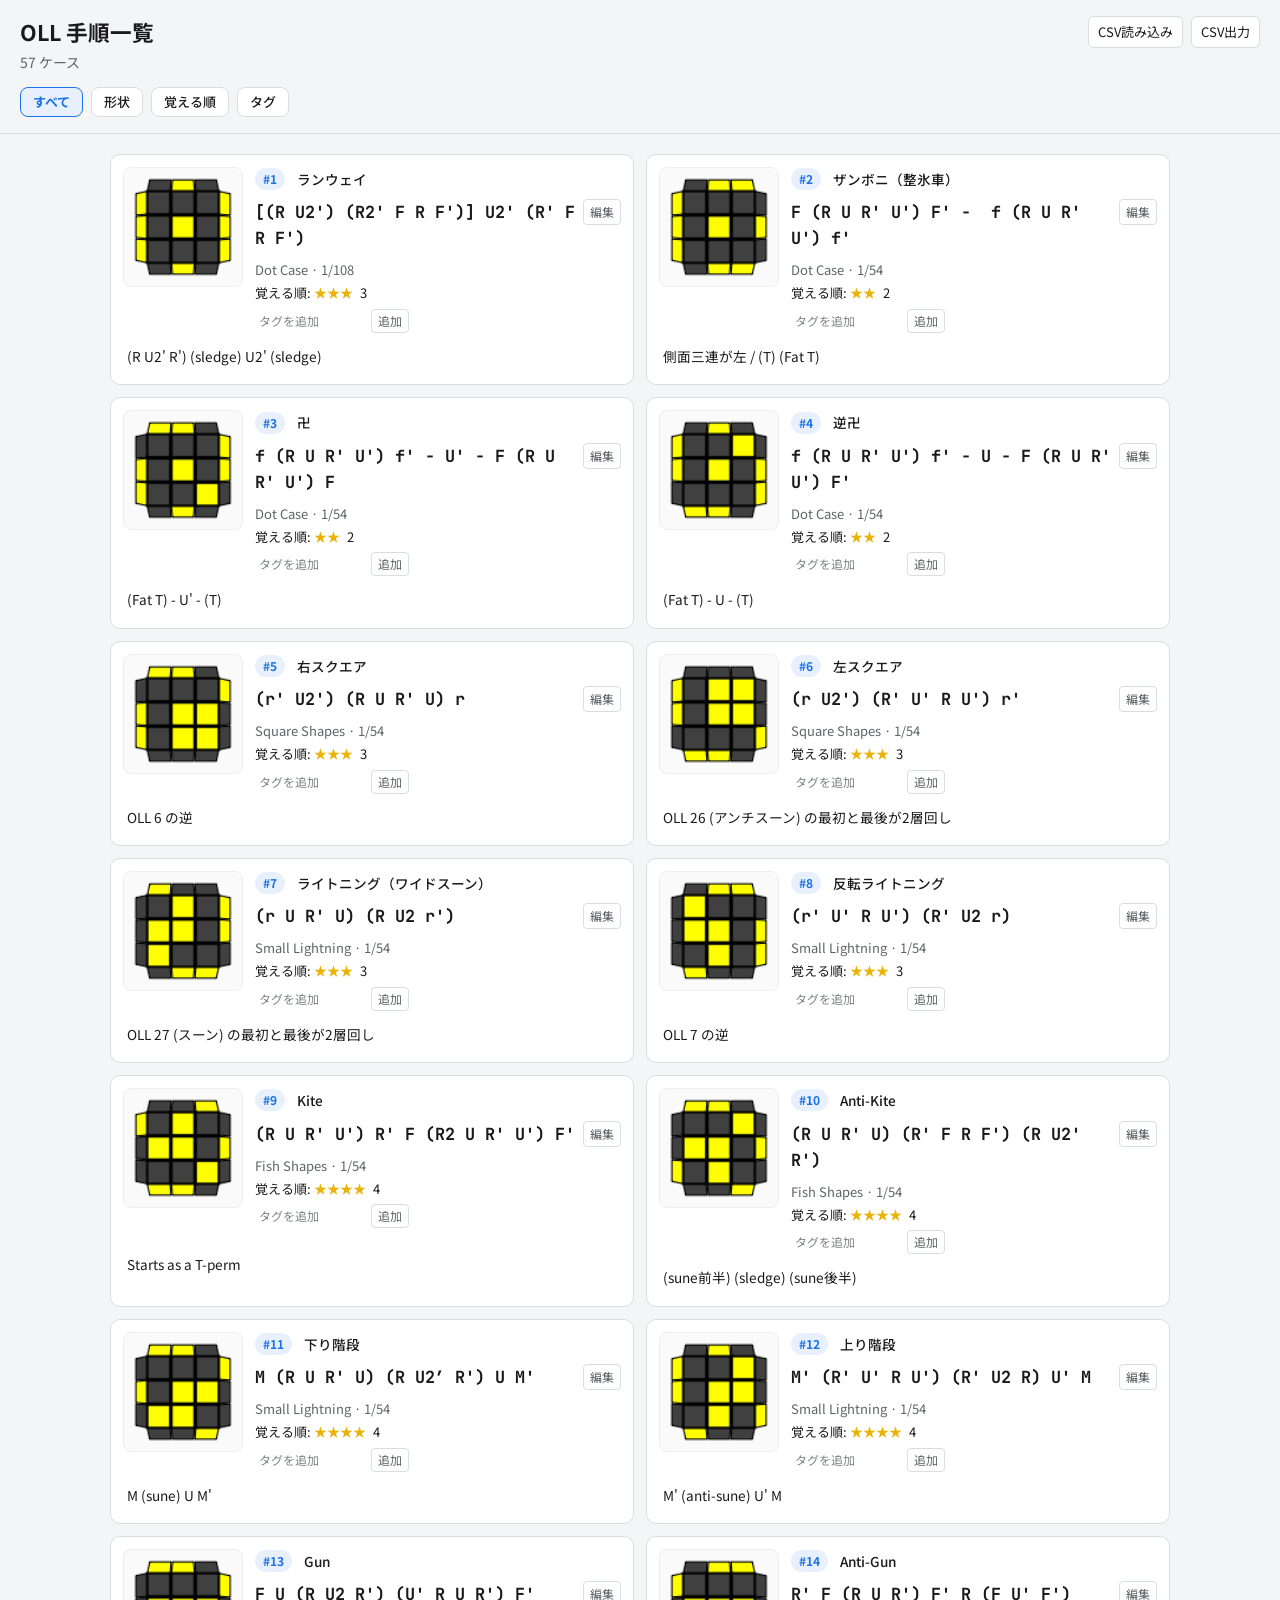
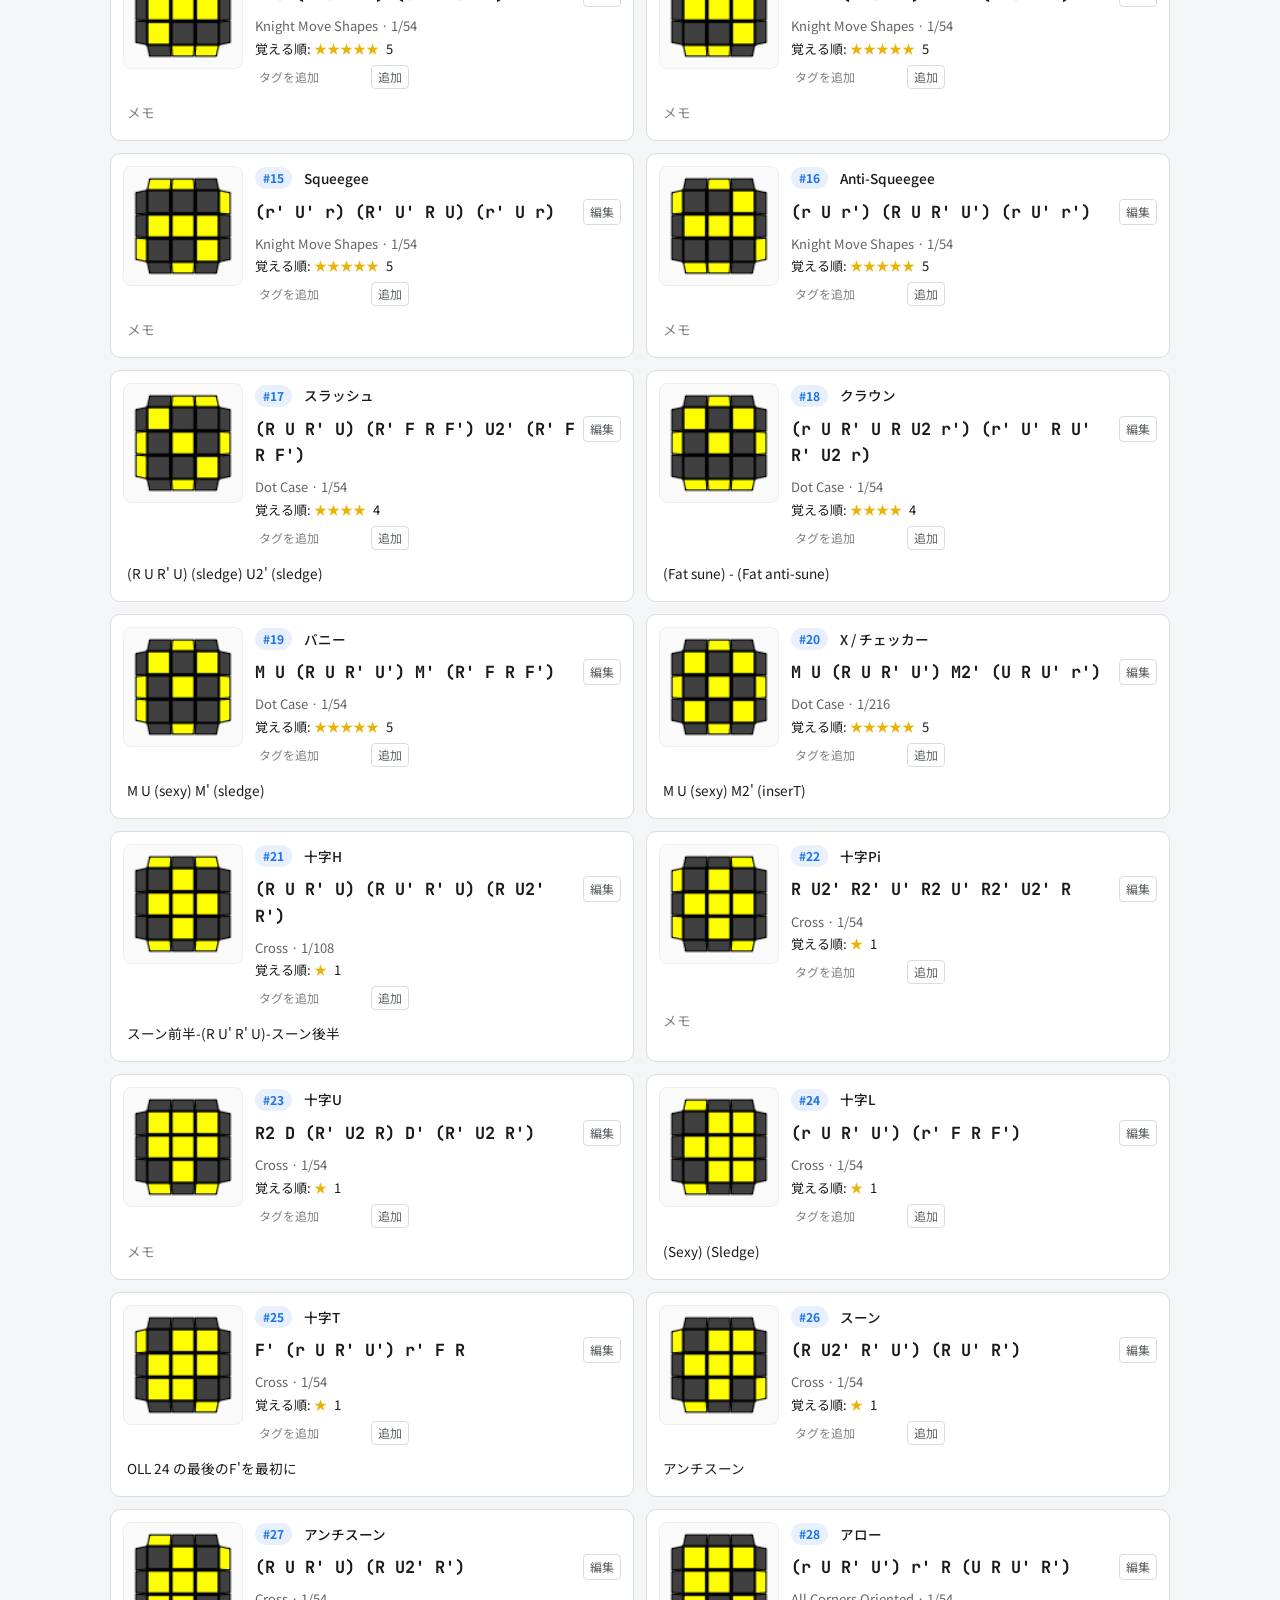
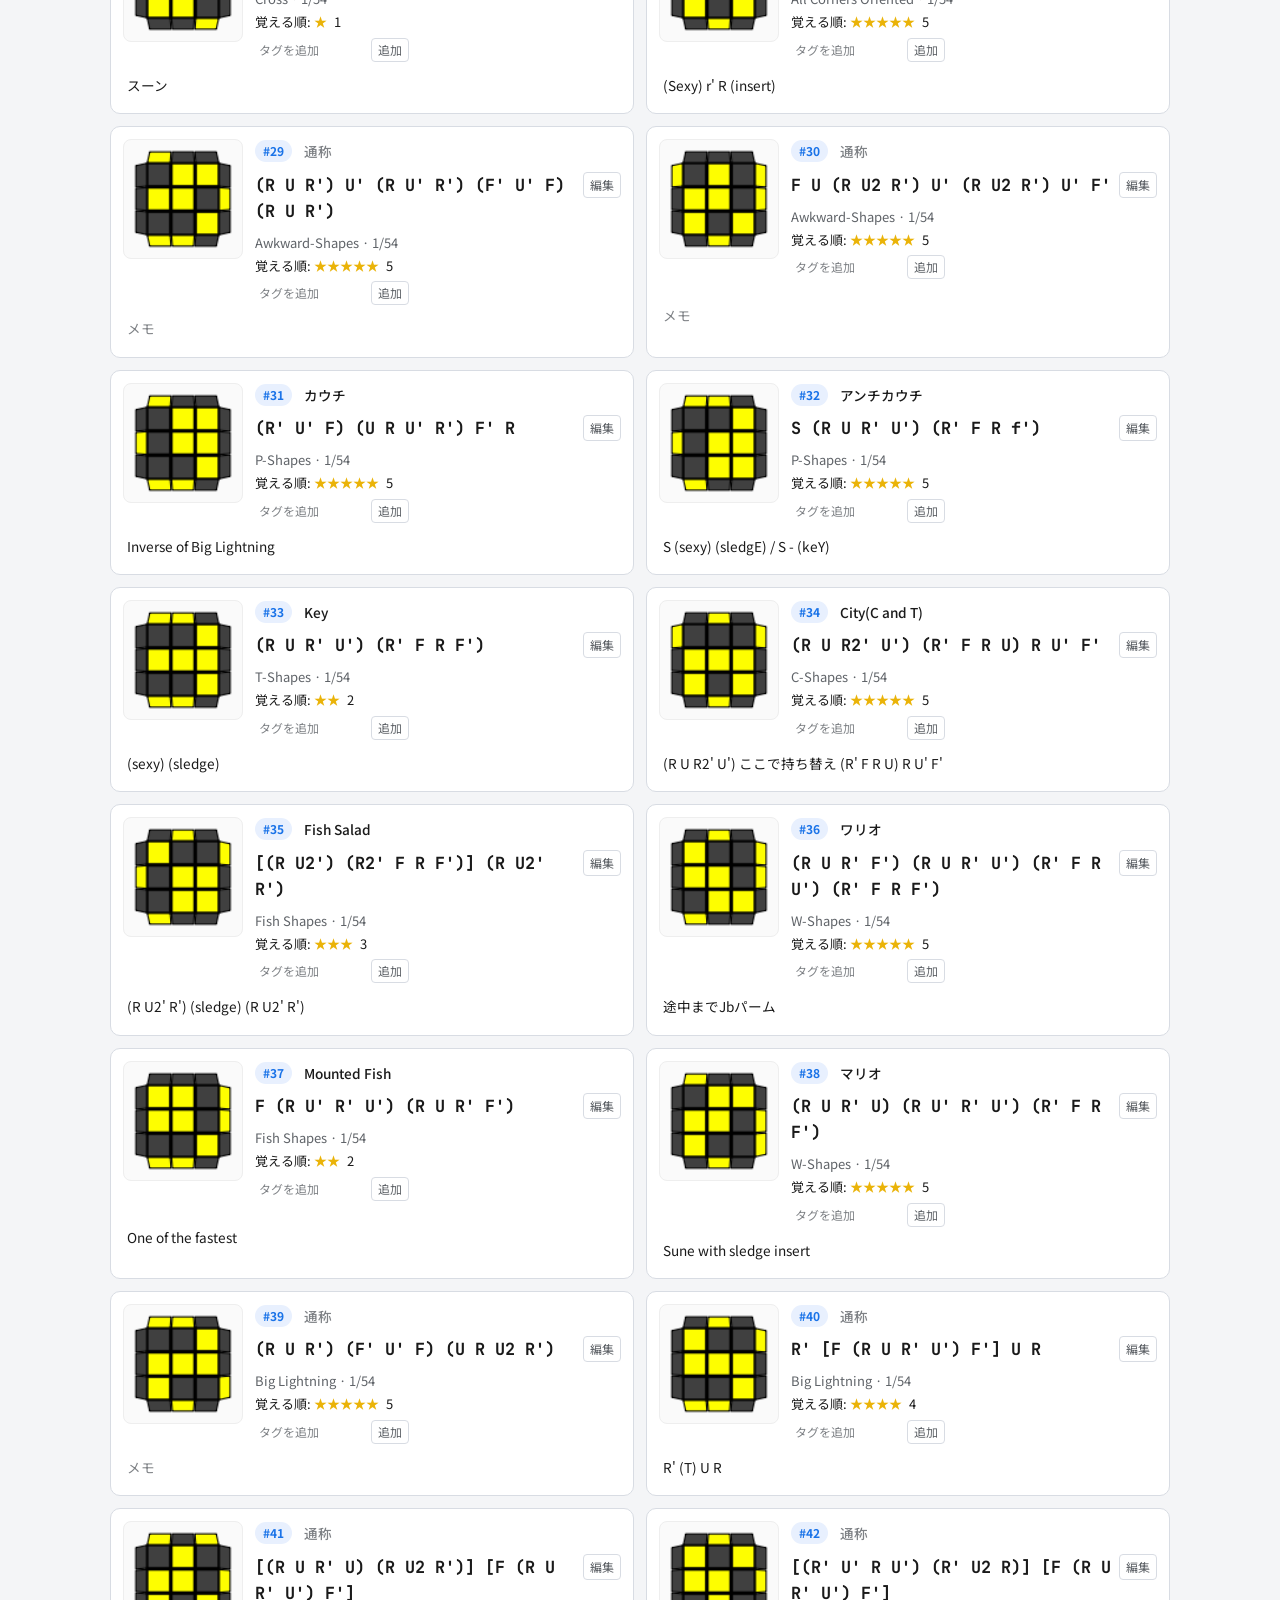
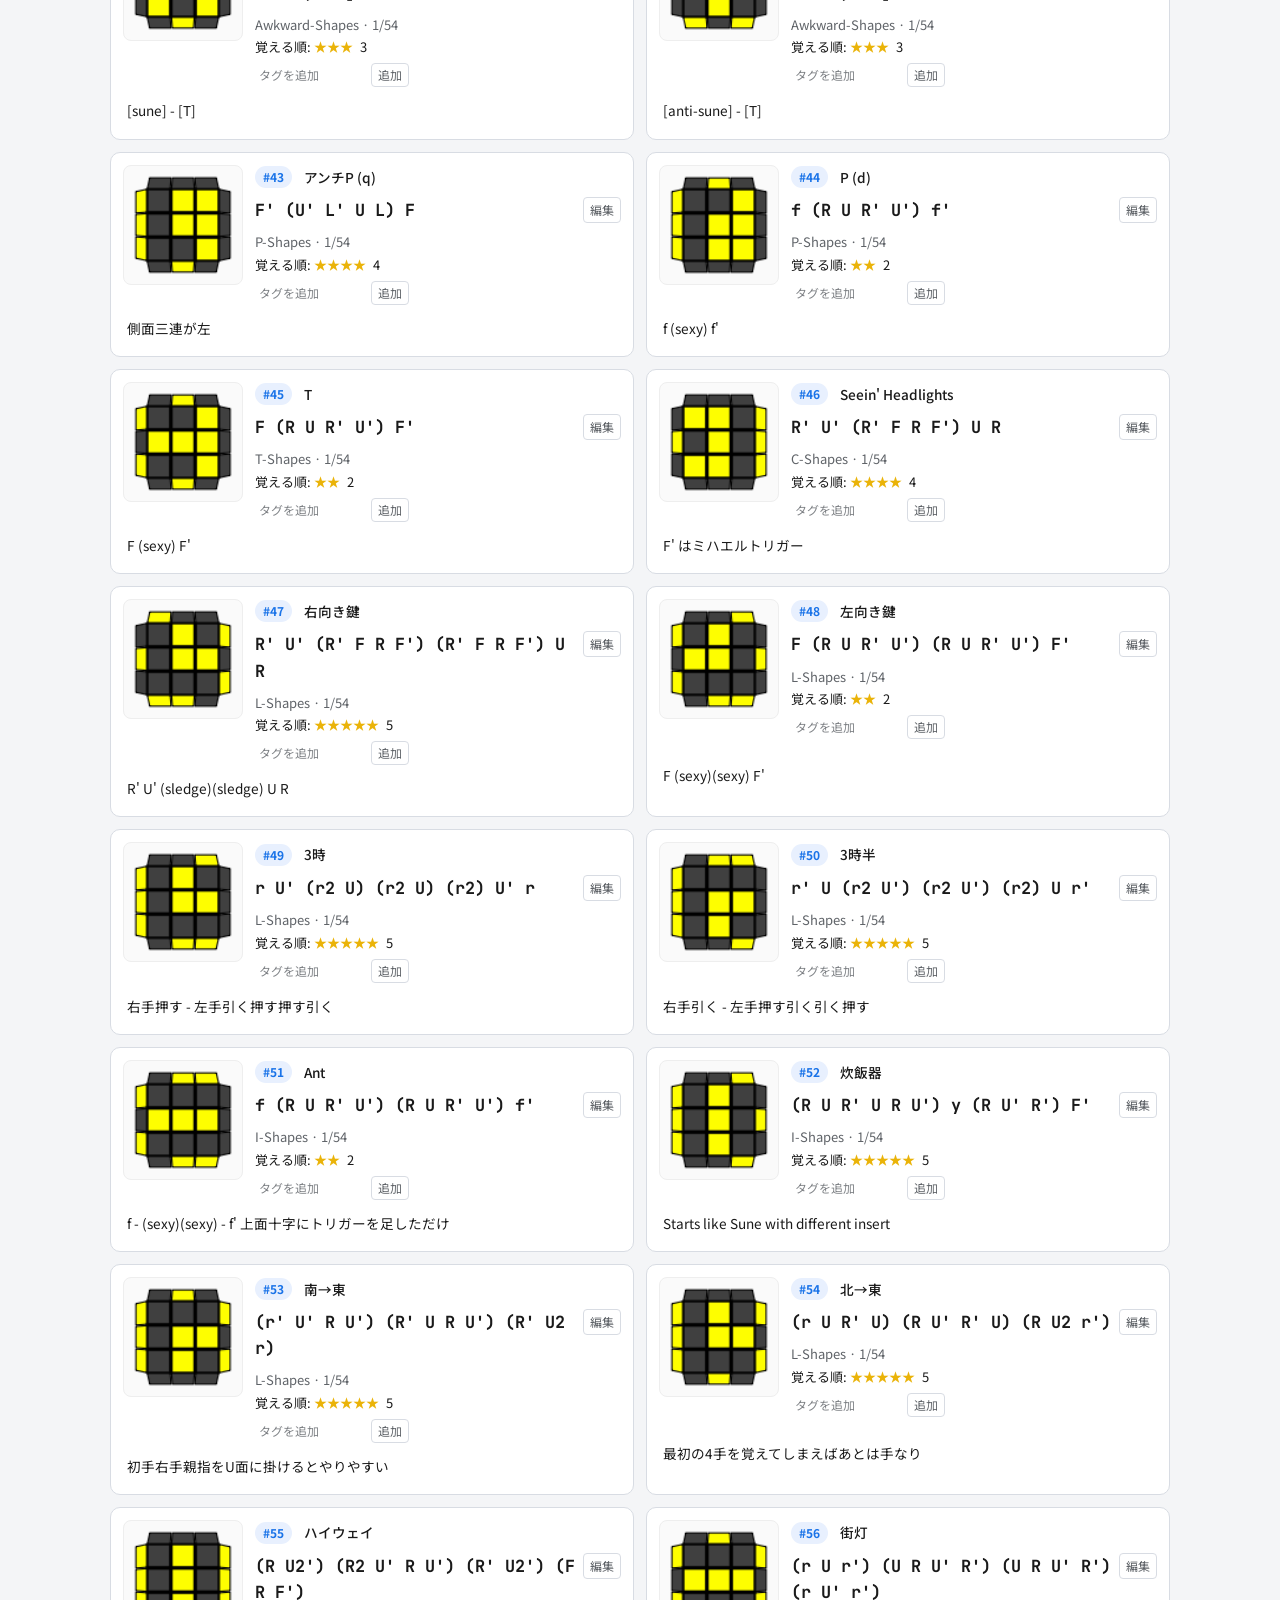
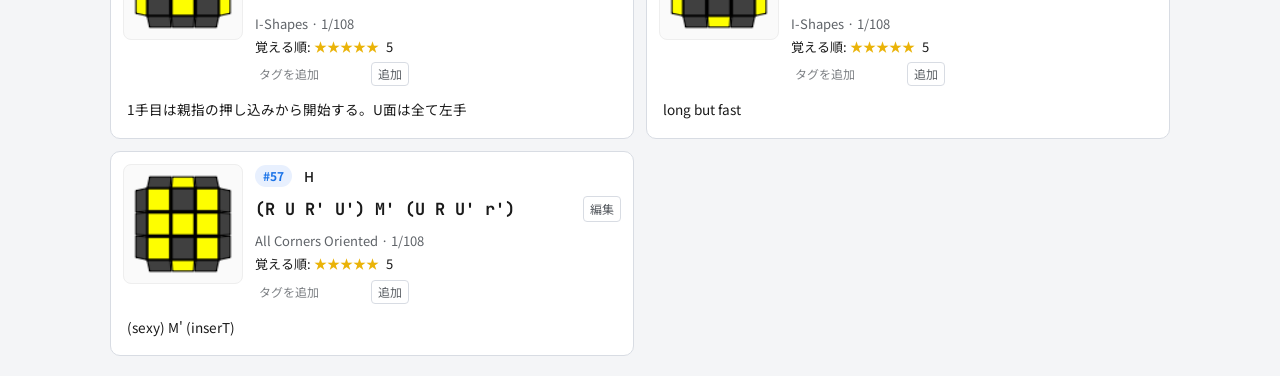
==== commit 6c1baafb: "CSVの出力/読み込みボタンを追加" ====
--- a/cfop/oll.html
+++ b/cfop/oll.html
@@ -44,6 +44,14 @@
       padding: 16px 20px;
     }
 
+    .header-top {
+      display: flex;
+      align-items: flex-start;
+      justify-content: space-between;
+      gap: 10px;
+      flex-wrap: wrap;
+    }
+
     header h1 {
       margin: 0;
       font-size: 1.35rem;
@@ -60,6 +68,31 @@
       display: flex;
       gap: 8px;
       margin-top: 14px;
+    }
+
+    .csv-actions {
+      display: flex;
+      flex-wrap: wrap;
+      justify-content: flex-end;
+      gap: 8px;
+      margin-left: auto;
+    }
+
+    .csv-action {
+      appearance: none;
+      border: 1px solid var(--border);
+      border-radius: 6px;
+      padding: 5px 9px;
+      background: var(--card);
+      color: var(--text);
+      font: inherit;
+      font-size: 0.8125rem;
+      cursor: pointer;
+    }
+
+    .csv-action:hover {
+      border-color: #b8c4d9;
+      background: #f8faff;
     }
 
     .mode-btn {
@@ -456,8 +489,17 @@
 
 <body>
   <header>
-    <h1>OLL 手順一覧</h1>
-    <p id="summary">読み込み中…</p>
+    <div class="header-top">
+      <div>
+        <h1>OLL 手順一覧</h1>
+        <p id="summary">読み込み中…</p>
+      </div>
+      <div class="csv-actions">
+        <button id="import-csv-button" class="csv-action" type="button">CSV読み込み</button>
+        <button id="export-csv-button" class="csv-action" type="button">CSV出力</button>
+        <input id="import-csv-input" type="file" accept=".csv,text/csv" hidden>
+      </div>
+    </div>
     <div id="filter-modes" class="filter-modes" role="group" aria-label="絞り込み方法">
       <button class="mode-btn active" type="button" data-mode="all">すべて</button>
       <button class="mode-btn" type="button" data-mode="shape">形状</button>
@@ -475,6 +517,7 @@
   <script>
     const IMAGE_EXTENSIONS = ["png", "jpg", "jpeg", "webp", "gif", "svg"];
     const ENTRY_EDITS_KEY = "oll-entry-edits";
+    const CSV_SOURCE_KEY = "oll-csv-source";
 
     function loadEntryEdits() {
       try {
@@ -495,17 +538,65 @@
     }
 
     function getEntryTags(entry) {
-      const csvTags = ["タグ1", "タグ2", "タグ3"]
-        .map((key) => (entry[key] ?? "").trim())
+      if (Array.isArray(entry["タグ"])) {
+        return [...new Set(entry["タグ"].map((tag) => String(tag).trim()).filter(Boolean))];
+      }
+      const csvTags = Object.keys(entry)
+        .filter((key) => /^タグ\d+$/.test(key))
+        .sort((a, b) => Number(a.slice(2)) - Number(b.slice(2)))
+        .map((key) => entry[key].trim())
         .filter(Boolean);
-      const savedTags = Array.isArray(entry["タグ"])
-        ? entry["タグ"].map((tag) => String(tag).trim()).filter(Boolean)
-        : [];
-      return [...new Set([...csvTags, ...savedTags])];
+      return [...new Set(csvTags)];
     }
 
     function getAllTags(entries) {
       return new Set(entries.flatMap((entry) => getEntryTags(entry)));
+    }
+
+    function downloadCsv(entries) {
+      const editsByNo = loadEntryEdits();
+      const exportRows = entries.map((entry) => {
+        const data = { ...entry };
+        const edits = editsByNo[entry["No."]] ?? {};
+        for (const field of ["通称", "メモ", "覚える順", "手順", "AUF"]) {
+          if (typeof edits[field] === "string") {
+            data[field] = edits[field];
+          }
+        }
+        if (Array.isArray(edits["タグ"])) {
+          data["タグ"] = edits["タグ"];
+        }
+
+        const tags = getEntryTags(data);
+        for (const key of Object.keys(data)) {
+          if (key === "タグ" || /^タグ\d+$/.test(key)) {
+            delete data[key];
+          }
+        }
+        return { data, tags };
+      });
+
+      const headers = [...new Set(exportRows.flatMap(({ data }) => Object.keys(data)))];
+      const tagColumnCount = Math.max(3, ...exportRows.map(({ tags }) => tags.length));
+      for (let index = 1; index <= tagColumnCount; index += 1) {
+        headers.push(`タグ${index}`);
+      }
+
+      const escapeCsv = (value) => {
+        const text = String(value ?? "");
+        return /[",\r\n]/.test(text) ? `"${text.replaceAll('"', '""')}"` : text;
+      };
+      const lines = [headers, ...exportRows.map(({ data, tags }) => headers.map((header) => {
+        const tagMatch = header.match(/^タグ(\d+)$/);
+        return tagMatch ? tags[Number(tagMatch[1]) - 1] ?? "" : data[header] ?? "";
+      }))];
+      const csv = `\uFEFF${lines.map((line) => line.map(escapeCsv).join(",")).join("\r\n")}`;
+      const url = URL.createObjectURL(new Blob([csv], { type: "text/csv;charset=utf-8" }));
+      const link = document.createElement("a");
+      link.href = url;
+      link.download = "oll_def.csv";
+      link.click();
+      URL.revokeObjectURL(url);
     }
 
     function parseCsv(text) {
@@ -1019,14 +1110,49 @@
       const tagFilterRoot = document.getElementById("tag-filter");
       const modeButtons = document.querySelectorAll(".mode-btn");
       const emptyFilter = document.getElementById("empty-filter");
+      const importCsvButton = document.getElementById("import-csv-button");
+      const exportCsvButton = document.getElementById("export-csv-button");
+      const importCsvInput = document.getElementById("import-csv-input");
+
+      importCsvButton.addEventListener("click", () => importCsvInput.click());
+      exportCsvButton.addEventListener("click", () => {
+        if (window.ollEntries) {
+          downloadCsv(window.ollEntries);
+        }
+      });
+      importCsvInput.addEventListener("change", async () => {
+        const file = importCsvInput.files?.[0];
+        if (!file) {
+          return;
+        }
+        try {
+          const csvText = await file.text();
+          const importedEntries = parseCsv(csvText);
+          if (importedEntries.length === 0 || !Object.hasOwn(importedEntries[0], "No.")) {
+            throw new Error("No.列を含むOLL CSVを選択してください");
+          }
+          localStorage.setItem(CSV_SOURCE_KEY, csvText);
+          localStorage.removeItem(ENTRY_EDITS_KEY);
+          location.reload();
+        } catch (error) {
+          status.className = "status error";
+          status.hidden = false;
+          status.textContent = `CSVの読み込みに失敗しました: ${error.message}`;
+        } finally {
+          importCsvInput.value = "";
+        }
+      });
 
       try {
-        const response = await fetch("oll_def.csv");
-        if (!response.ok) {
-          throw new Error(`oll_def.csv の読み込みに失敗しました (${response.status})`);
-        }
-
-        const text = await response.text();
+        let text = localStorage.getItem(CSV_SOURCE_KEY);
+        if (text === null) {
+          const response = await fetch("oll_def.csv");
+          if (!response.ok) {
+            throw new Error(`oll_def.csv の読み込みに失敗しました (${response.status})`);
+          }
+          text = await response.text();
+        }
+
         const entries = parseCsv(text);
 
         if (entries.length === 0) {
@@ -1050,6 +1176,7 @@
         status.hidden = true;
         grid.hidden = false;
         summary.textContent = `${entries.length} ケース`;
+        window.ollEntries = entries;
 
         const allTags = getAllTags(entries);
         const fragment = document.createDocumentFragment();
